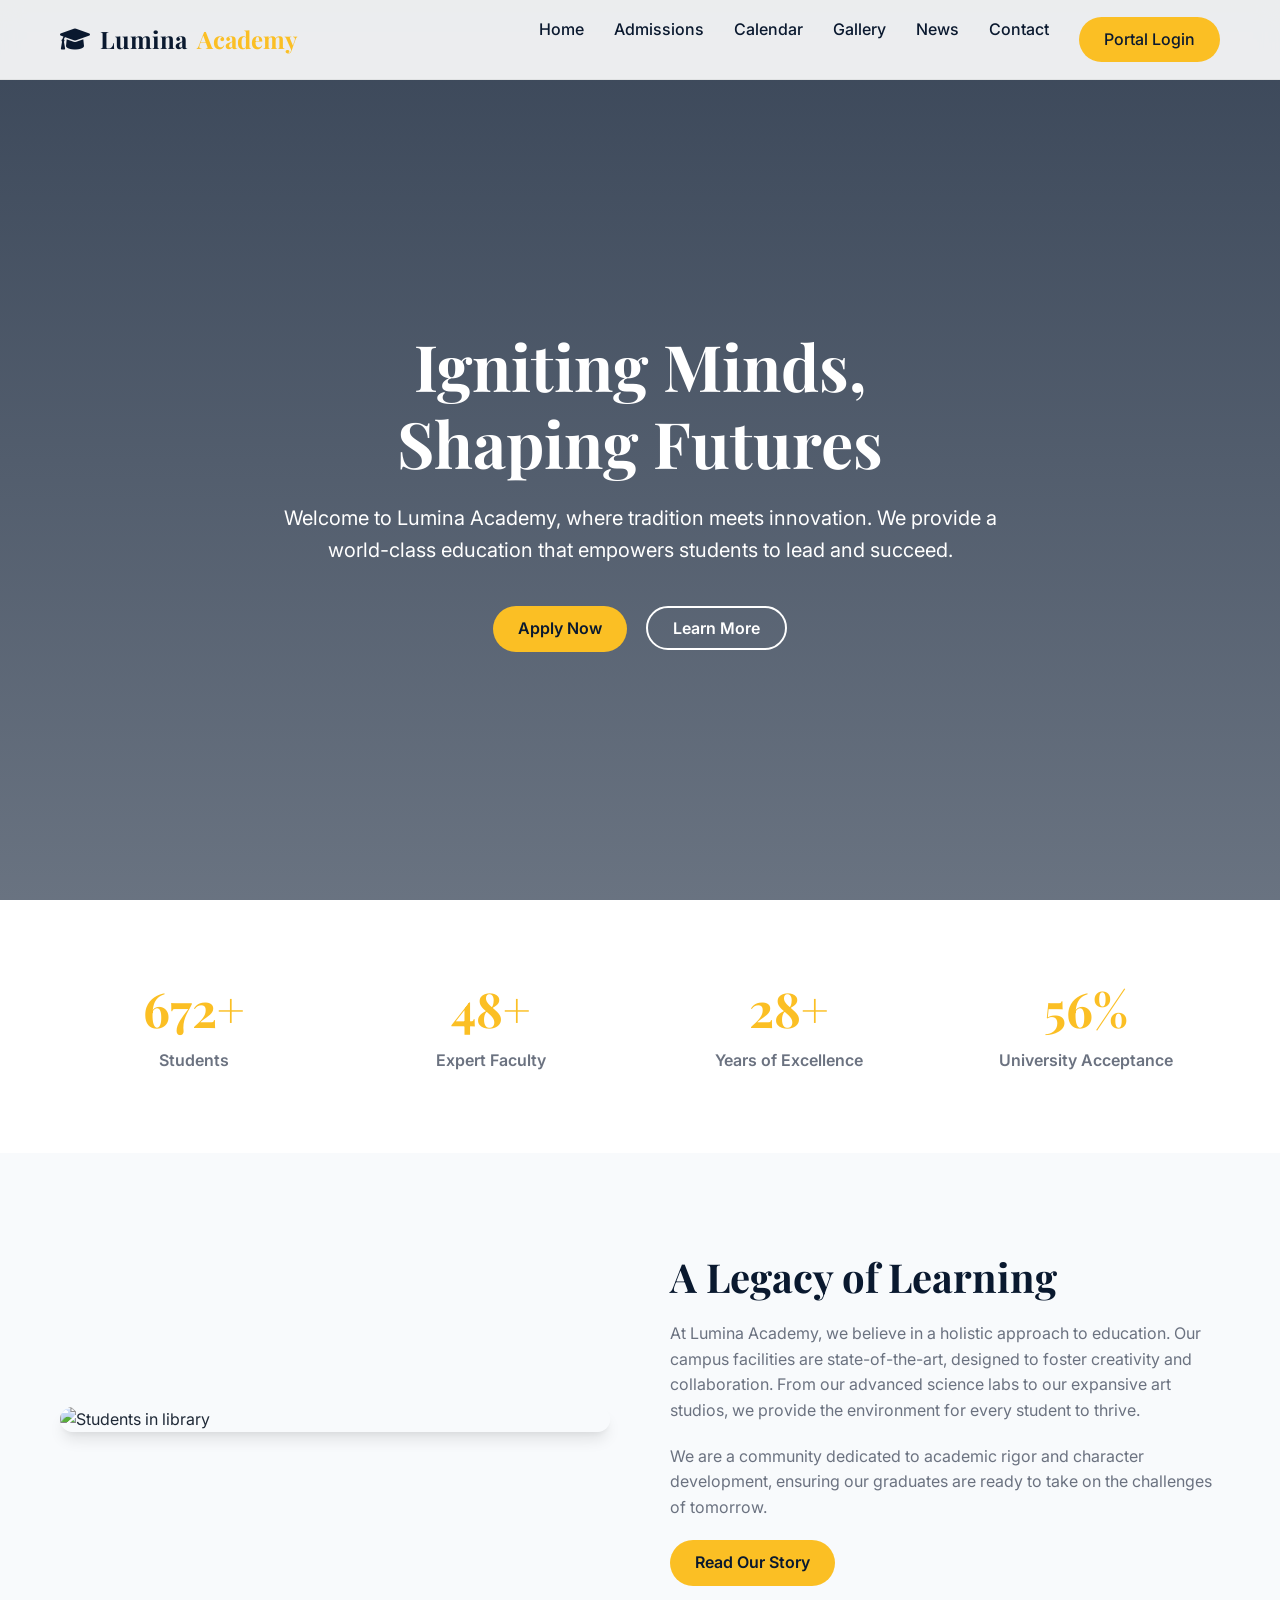
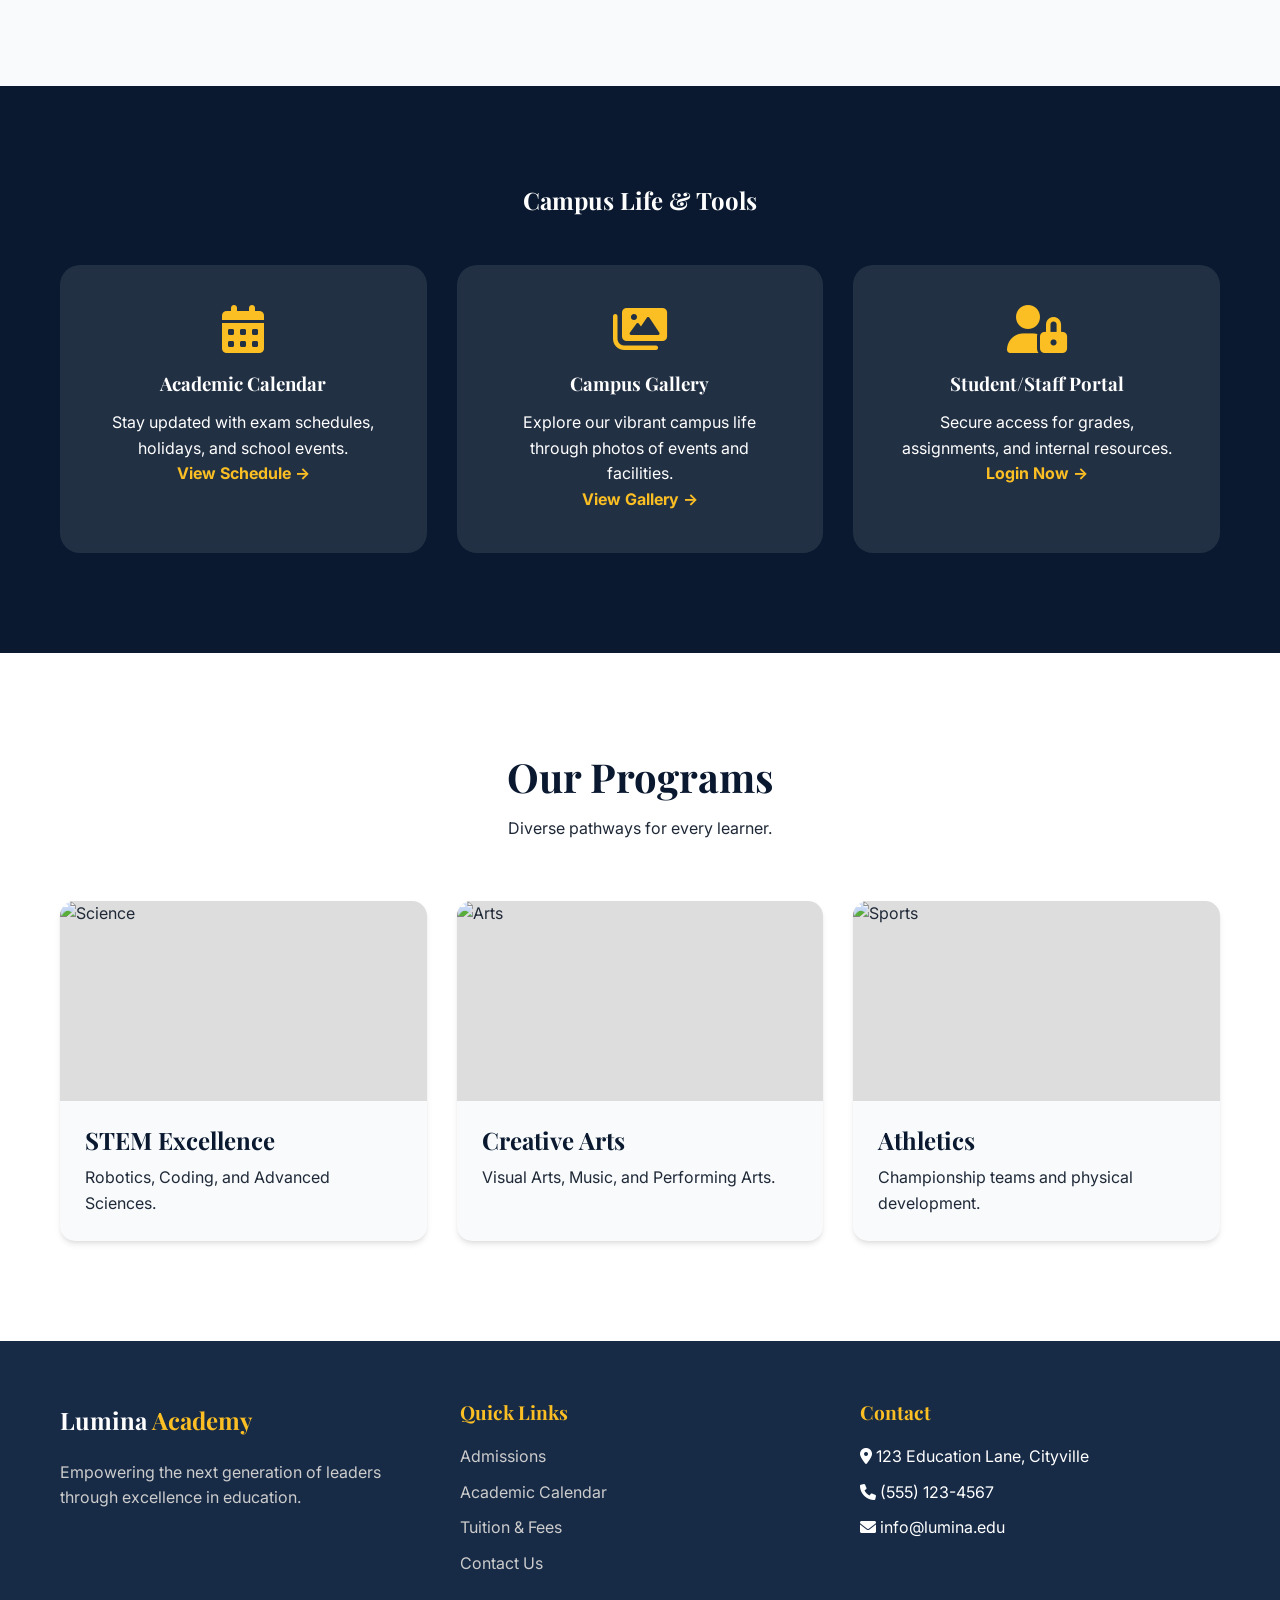
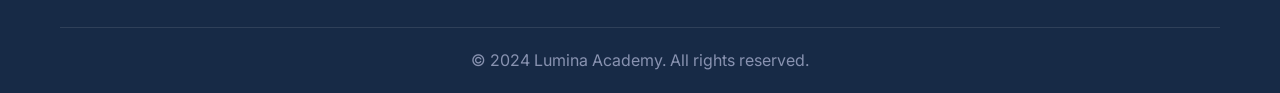
==== index.html @ 9e4272df "Add files via upload" ====
<!DOCTYPE html>
<html lang="en">

<head>
    <meta charset="UTF-8">
    <meta name="viewport" content="width=device-width, initial-scale=1.0">
    <title>Lumina Academy | Excellence in Education</title>

    <!-- Google Fonts -->
    <link rel="preconnect" href="https://fonts.googleapis.com">
    <link rel="preconnect" href="https://fonts.gstatic.com" crossorigin>
    <link
        href="https://fonts.googleapis.com/css2?family=Inter:wght@400;500;600&family=Playfair+Display:wght@600;700&display=swap"
        rel="stylesheet">

    <!-- Icons -->
    <link rel="stylesheet" href="https://cdnjs.cloudflare.com/ajax/libs/font-awesome/6.0.0/css/all.min.css">

    <link rel="stylesheet" href="style.css">
</head>

<body>

    <!-- Header -->
    <header>
        <div class="container">
            <a href="index.html" class="logo">
                <i class="fas fa-graduation-cap"></i>
                Lumina <span>Academy</span>
            </a>

            <nav>
                <ul class="nav-links">
                    <li><a href="index.html">Home</a></li>
                    <li><a href="admissions.html">Admissions</a></li>
                    <li><a href="calendar.html">Calendar</a></li>
                    <li><a href="gallery.html">Gallery</a></li>
                    <li><a href="news.html">News</a></li>
                    <li><a href="contact.html">Contact</a></li>
                    <li><a href="login.html" class="btn-primary">Portal Login</a></li>
                </ul>
            </nav>

            <div class="mobile-toggle">
                <i class="fas fa-bars"></i>
            </div>
        </div>
    </header>

    <!-- Hero Section -->
    <section class="hero">
        <div class="container hero-content">
            <h1>Igniting Minds, <br> Shaping Futures</h1>
            <p>Welcome to Lumina Academy, where tradition meets innovation. We provide a world-class education that
                empowers students to lead and succeed.</p>
            <div class="hero-btns">
                <a href="#admissions" class="btn-primary">Apply Now</a>
                <a href="#about" class="btn-outline">Learn More</a>
            </div>
        </div>
    </section>

    <!-- Stats Section -->
    <section class="stats">
        <div class="container stats-grid">
            <div class="stat-item">
                <h3 data-count="1200">0</h3>
                <p>Students</p>
            </div>
            <div class="stat-item">
                <h3 data-count="85">0</h3>
                <p>Expert Faculty</p>
            </div>
            <div class="stat-item">
                <h3 data-count="50">0</h3>
                <p>Years of Excellence</p>
            </div>
            <div class="stat-item">
                <h3 data-count="100">0%</h3>
                <p>University Acceptance</p>
            </div>
        </div>
    </section>

    <!-- About Section -->
    <section id="about" class="about">
        <div class="container about-grid">
            <div class="about-img">
                <img src="https://images.unsplash.com/photo-1541829070764-84a7d30dd3f3?ixlib=rb-4.0.3&auto=format&fit=crop&w=800&q=80"
                    alt="Students in library">
            </div>
            <div class="about-content">
                <h2>A Legacy of Learning</h2>
                <p>At Lumina Academy, we believe in a holistic approach to education. Our campus facilities are
                    state-of-the-art, designed to foster creativity and collaboration. From our advanced science labs to
                    our expansive art studios, we provide the environment for every student to thrive.</p>
                <p>We are a community dedicated to academic rigor and character development, ensuring our graduates are
                    ready to take on the challenges of tomorrow.</p>
                <a href="#" class="btn-primary">Read Our Story</a>
            </div>
        </div>
    </section>

    <!-- Features Preview -->
    <section class="features-preview">
        <div class="container">
            <h2>Campus Life & Tools</h2>
            <div class="features-grid">
                <div class="feature-box">
                    <i class="fas fa-calendar-alt"></i>
                    <h3>Academic Calendar</h3>
                    <p>Stay updated with exam schedules, holidays, and school events.</p>
                    <a href="calendar.html" style="color: var(--accent); font-weight: bold;">View Schedule &rarr;</a>
                </div>
                <div class="feature-box">
                    <i class="fas fa-images"></i>
                    <h3>Campus Gallery</h3>
                    <p>Explore our vibrant campus life through photos of events and facilities.</p>
                    <a href="gallery.html" style="color: var(--accent); font-weight: bold;">View Gallery &rarr;</a>
                </div>
                <div class="feature-box">
                    <i class="fas fa-user-lock"></i>
                    <h3>Student/Staff Portal</h3>
                    <p>Secure access for grades, assignments, and internal resources.</p>
                    <a href="login.html" style="color: var(--accent); font-weight: bold;">Login Now &rarr;</a>
                </div>
            </div>
        </div>
    </section>

    <!-- Programs (Simplified) -->
    <section class="programs">
        <div class="container">
            <div class="section-header">
                <h2>Our Programs</h2>
                <p>Diverse pathways for every learner.</p>
            </div>
            <div class="programs-grid">
                <div class="program-card">
                    <div class="program-img">
                        <img src="https://images.unsplash.com/photo-1576485290814-1c72aa4bbb8e?ixlib=rb-4.0.3&auto=format&fit=crop&w=600&q=80"
                            alt="Science">
                    </div>
                    <div class="program-info">
                        <h3>STEM Excellence</h3>
                        <p>Robotics, Coding, and Advanced Sciences.</p>
                    </div>
                </div>
                <div class="program-card">
                    <div class="program-img">
                        <img src="https://images.unsplash.com/photo-1460518451285-97b6aa326961?ixlib=rb-4.0.3&auto=format&fit=crop&w=600&q=80"
                            alt="Arts">
                    </div>
                    <div class="program-info">
                        <h3>Creative Arts</h3>
                        <p>Visual Arts, Music, and Performing Arts.</p>
                    </div>
                </div>
                <div class="program-card">
                    <div class="program-img">
                        <img src="https://images.unsplash.com/photo-1544717297-fa95b6ee9643?ixlib=rb-4.0.3&auto=format&fit=crop&w=600&q=80"
                            alt="Sports">
                    </div>
                    <div class="program-info">
                        <h3>Athletics</h3>
                        <p>Championship teams and physical development.</p>
                    </div>
                </div>
            </div>
        </div>
    </section>

    <!-- Footer -->
    <footer>
        <div class="container">
            <div class="footer-grid">
                <div class="footer-col">
                    <a href="#" class="logo" style="color: white; margin-bottom: 20px; display: inline-block;">
                        Lumina <span>Academy</span>
                    </a>
                    <p style="color: #ccc;">Empowering the next generation of leaders through excellence in education.
                    </p>
                </div>
                <div class="footer-col">
                    <h4>Quick Links</h4>
                    <ul>
                        <li><a href="#">Admissions</a></li>
                        <li><a href="#">Academic Calendar</a></li>
                        <li><a href="#">Tuition & Fees</a></li>
                        <li><a href="#">Contact Us</a></li>
                    </ul>
                </div>
                <div class="footer-col">
                    <h4>Contact</h4>
                    <ul>
                        <li><i class="fas fa-map-marker-alt"></i> 123 Education Lane, Cityville</li>
                        <li><i class="fas fa-phone"></i> (555) 123-4567</li>
                        <li><i class="fas fa-envelope"></i> info@lumina.edu</li>
                    </ul>
                </div>
            </div>
            <div class="copyright">
                <p>&copy; 2024 Lumina Academy. All rights reserved.</p>
            </div>
        </div>
    </footer>

    <script src="script.js"></script>
</body>

</html>
---- style.css ----
:root {
    /* Color Palette */
    --primary: #0a192f;
    --primary-light: #172a46;
    --accent: #fbbf24;
    --accent-hover: #d97706;
    --text-main: #1f2937;
    --text-light: #6b7280;
    --bg-body: #f8fafc;
    --white: #ffffff;
    --glass: rgba(255, 255, 255, 0.9);
    --shadow: 0 4px 6px -1px rgba(0, 0, 0, 0.1), 0 2px 4px -1px rgba(0, 0, 0, 0.06);
    --shadow-lg: 0 10px 15px -3px rgba(0, 0, 0, 0.1), 0 4px 6px -2px rgba(0, 0, 0, 0.05);

    /* Typography */
    --font-heading: 'Playfair Display', serif;
    --font-body: 'Inter', sans-serif;
    
    /* Spacing */
    --container: 1200px;
    --header-height: 80px;
}

/* Reset & Base */
* {
    margin: 0;
    padding: 0;
    box-sizing: border-box;
}

body {
    font-family: var(--font-body);
    color: var(--text-main);
    background-color: var(--bg-body);
    line-height: 1.6;
    overflow-x: hidden;
}

h1, h2, h3, h4, h5, h6 {
    font-family: var(--font-heading);
    color: var(--primary);
    line-height: 1.2;
}

a {
    text-decoration: none;
    color: inherit;
    transition: color 0.3s ease;
}

ul {
    list-style: none;
}

img {
    max-width: 100%;
    display: block;
}

.container {
    max-width: var(--container);
    margin: 0 auto;
    padding: 0 20px;
}

/* Header */
header {
    background: var(--glass);
    backdrop-filter: blur(10px);
    position: fixed;
    top: 0;
    width: 100%;
    height: var(--header-height);
    z-index: 1000;
    border-bottom: 1px solid rgba(0,0,0,0.05);
    display: flex;
    align-items: center;
}

header .container {
    display: flex;
    justify-content: space-between;
    align-items: center;
    width: 100%;
}

.logo {
    font-family: var(--font-heading);
    font-size: 1.5rem;
    font-weight: 700;
    color: var(--primary);
    display: flex;
    align-items: center;
    gap: 10px;
}

.logo span {
    color: var(--accent);
}

.nav-links {
    display: flex;
    gap: 30px;
}

.nav-links a {
    font-weight: 500;
    color: var(--primary);
    position: relative;
}

.nav-links a::after {
    content: '';
    position: absolute;
    width: 0;
    height: 2px;
    bottom: -5px;
    left: 0;
    background-color: var(--accent);
    transition: width 0.3s;
}

.nav-links a:hover::after {
    width: 100%;
}

.btn-primary {
    background-color: var(--accent);
    color: var(--primary);
    padding: 10px 25px;
    border-radius: 50px;
    font-weight: 600;
    transition: transform 0.2s, background-color 0.2s;
    display: inline-block;
}

.btn-primary:hover {
    background-color: var(--accent-hover);
    color: var(--white);
    transform: translateY(-2px);
}

.mobile-toggle {
    display: none;
    font-size: 1.5rem;
    cursor: pointer;
    color: var(--primary);
}

/* Hero Section */
.hero {
    height: 100vh;
    background: linear-gradient(rgba(10, 25, 47, 0.8), rgba(10, 25, 47, 0.6)), url('https://images.unsplash.com/photo-1523050854058-8df90110c9f1?ixlib=rb-4.0.3&auto=format&fit=crop&w=1920&q=80') no-repeat center center/cover;
    display: flex;
    align-items: center;
    text-align: center;
    padding-top: var(--header-height);
    color: var(--white);
}

.hero-content {
    max-width: 800px;
    margin: 0 auto;
}

.hero h1 {
    font-size: 4rem;
    color: var(--white);
    margin-bottom: 20px;
    opacity: 0;
    animation: fadeInUp 1s forwards 0.5s;
}

.hero p {
    font-size: 1.25rem;
    margin-bottom: 40px;
    opacity: 0.9;
    opacity: 0;
    animation: fadeInUp 1s forwards 0.8s;
}

.hero-btns {
    opacity: 0;
    animation: fadeInUp 1s forwards 1.1s;
}

.btn-outline {
    border: 2px solid var(--white);
    color: var(--white);
    padding: 10px 25px;
    border-radius: 50px;
    font-weight: 600;
    margin-left: 15px;
    transition: all 0.3s;
}

.btn-outline:hover {
    background-color: var(--white);
    color: var(--primary);
}

/* About / Stats */
.stats {
    padding: 80px 0;
    background-color: var(--white);
}

.stats-grid {
    display: grid;
    grid-template-columns: repeat(auto-fit, minmax(200px, 1fr));
    gap: 30px;
    text-align: center;
}

.stat-item h3 {
    font-size: 3rem;
    color: var(--accent);
    margin-bottom: 10px;
}

.stat-item p {
    font-weight: 600;
    color: var(--text-light);
}

.about {
    padding: 100px 0;
    background-color: var(--bg-body);
}

.about-grid {
    display: grid;
    grid-template-columns: 1fr 1fr;
    gap: 60px;
    align-items: center;
}

.about-img {
    border-radius: 20px;
    overflow: hidden;
    box-shadow: var(--shadow-lg);
    position: relative;
}

.about-content h2 {
    font-size: 2.5rem;
    margin-bottom: 20px;
}

.about-content p {
    margin-bottom: 20px;
    color: var(--text-light);
}

/* Programs */
.programs {
    padding: 100px 0;
    background-color: var(--white);
}

.section-header {
    text-align: center;
    margin-bottom: 60px;
}

.section-header h2 {
    font-size: 2.5rem;
    margin-bottom: 15px;
}

.programs-grid {
    display: grid;
    grid-template-columns: repeat(auto-fit, minmax(300px, 1fr));
    gap: 30px;
}

.program-card {
    background: var(--bg-body);
    border-radius: 15px;
    overflow: hidden;
    transition: transform 0.3s, box-shadow 0.3s;
    box-shadow: var(--shadow);
}

.program-card:hover {
    transform: translateY(-10px);
    box-shadow: var(--shadow-lg);
}

.program-img {
    height: 200px;
    background-color: #ddd; /* Fallback */
    overflow: hidden;
}

.program-img img {
    width: 100%;
    height: 100%;
    object-fit: cover;
    transition: transform 0.5s;
}

.program-card:hover .program-img img {
    transform: scale(1.1);
}

.program-info {
    padding: 25px;
}

.program-info h3 {
    margin-bottom: 10px;
    font-size: 1.5rem;
}

/* Features (Login, etc previews) */
.features-preview {
    padding: 100px 0;
    background-color: var(--primary);
    color: var(--white);
    text-align: center;
}

.features-preview h2 {
    color: var(--white);
    margin-bottom: 50px;
}

.features-grid {
    display: grid;
    grid-template-columns: repeat(auto-fit, minmax(250px, 1fr));
    gap: 30px;
}

.feature-box {
    background: rgba(255,255,255,0.1);
    padding: 40px;
    border-radius: 20px;
    backdrop-filter: blur(5px);
    transition: transform 0.3s;
}

.feature-box:hover {
    transform: translateY(-5px);
    background: rgba(255,255,255,0.15);
}

.feature-box i {
    font-size: 3rem;
    color: var(--accent);
    margin-bottom: 20px;
}

.feature-box h3 {
    color: var(--white);
    margin-bottom: 15px;
}

/* Footer */
footer {
    background-color: var(--primary-light);
    color: white;
    padding: 60px 0 20px;
}

.footer-grid {
    display: grid;
    grid-template-columns: repeat(auto-fit, minmax(200px, 1fr));
    gap: 40px;
    margin-bottom: 40px;
}

.footer-col h4 {
    color: var(--accent);
    margin-bottom: 20px;
    font-size: 1.2rem;
}

.footer-col ul li {
    margin-bottom: 10px;
}

.footer-col ul li a {
    color: #ccc;
}

.footer-col ul li a:hover {
    color: var(--white);
}

.copyright {
    text-align: center;
    padding-top: 20px;
    border-top: 1px solid rgba(255,255,255,0.1);
    color: #8892b0;
}

/* Animations */
@keyframes fadeInUp {
    to {
        opacity: 1;
        transform: translateY(0);
    }
    from {
        opacity: 0;
        transform: translateY(20px);
    }
}

/* Mobile Responsive */
@media (max-width: 768px) {
    .nav-links {
        position: fixed;
        top: var(--header-height);
        right: -100%;
        background-color: var(--white);
        height: calc(100vh - var(--header-height));
        width: 80%;
        flex-direction: column;
        align-items: center;
        justify-content: center;
        transition: right 0.3s ease;
        box-shadow: -5px 0 10px rgba(0,0,0,0.1);
    }

    .nav-links.active {
        right: 0;
    }

    .mobile-toggle {
        display: block;
    }

    .hero h1 {
        font-size: 2.5rem;
    }
    
    .about-grid {
        grid-template-columns: 1fr;
    }
}
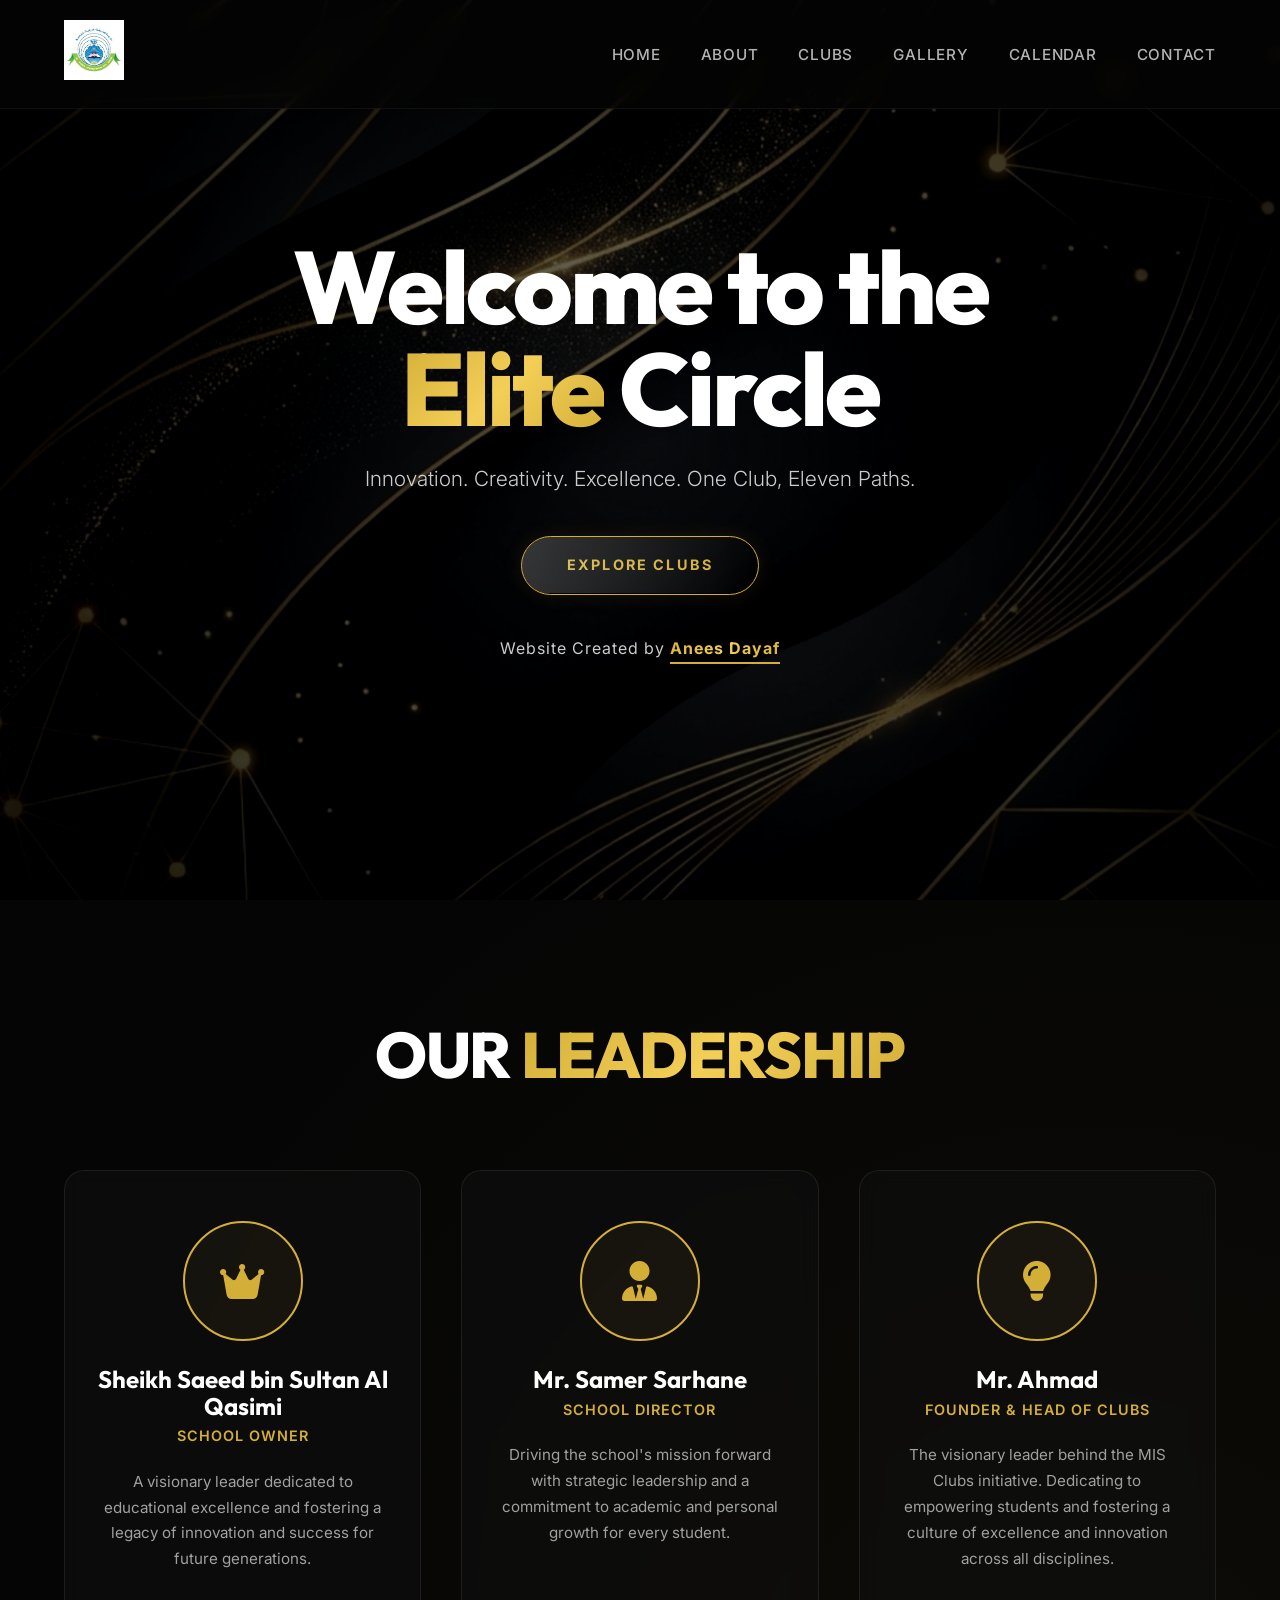
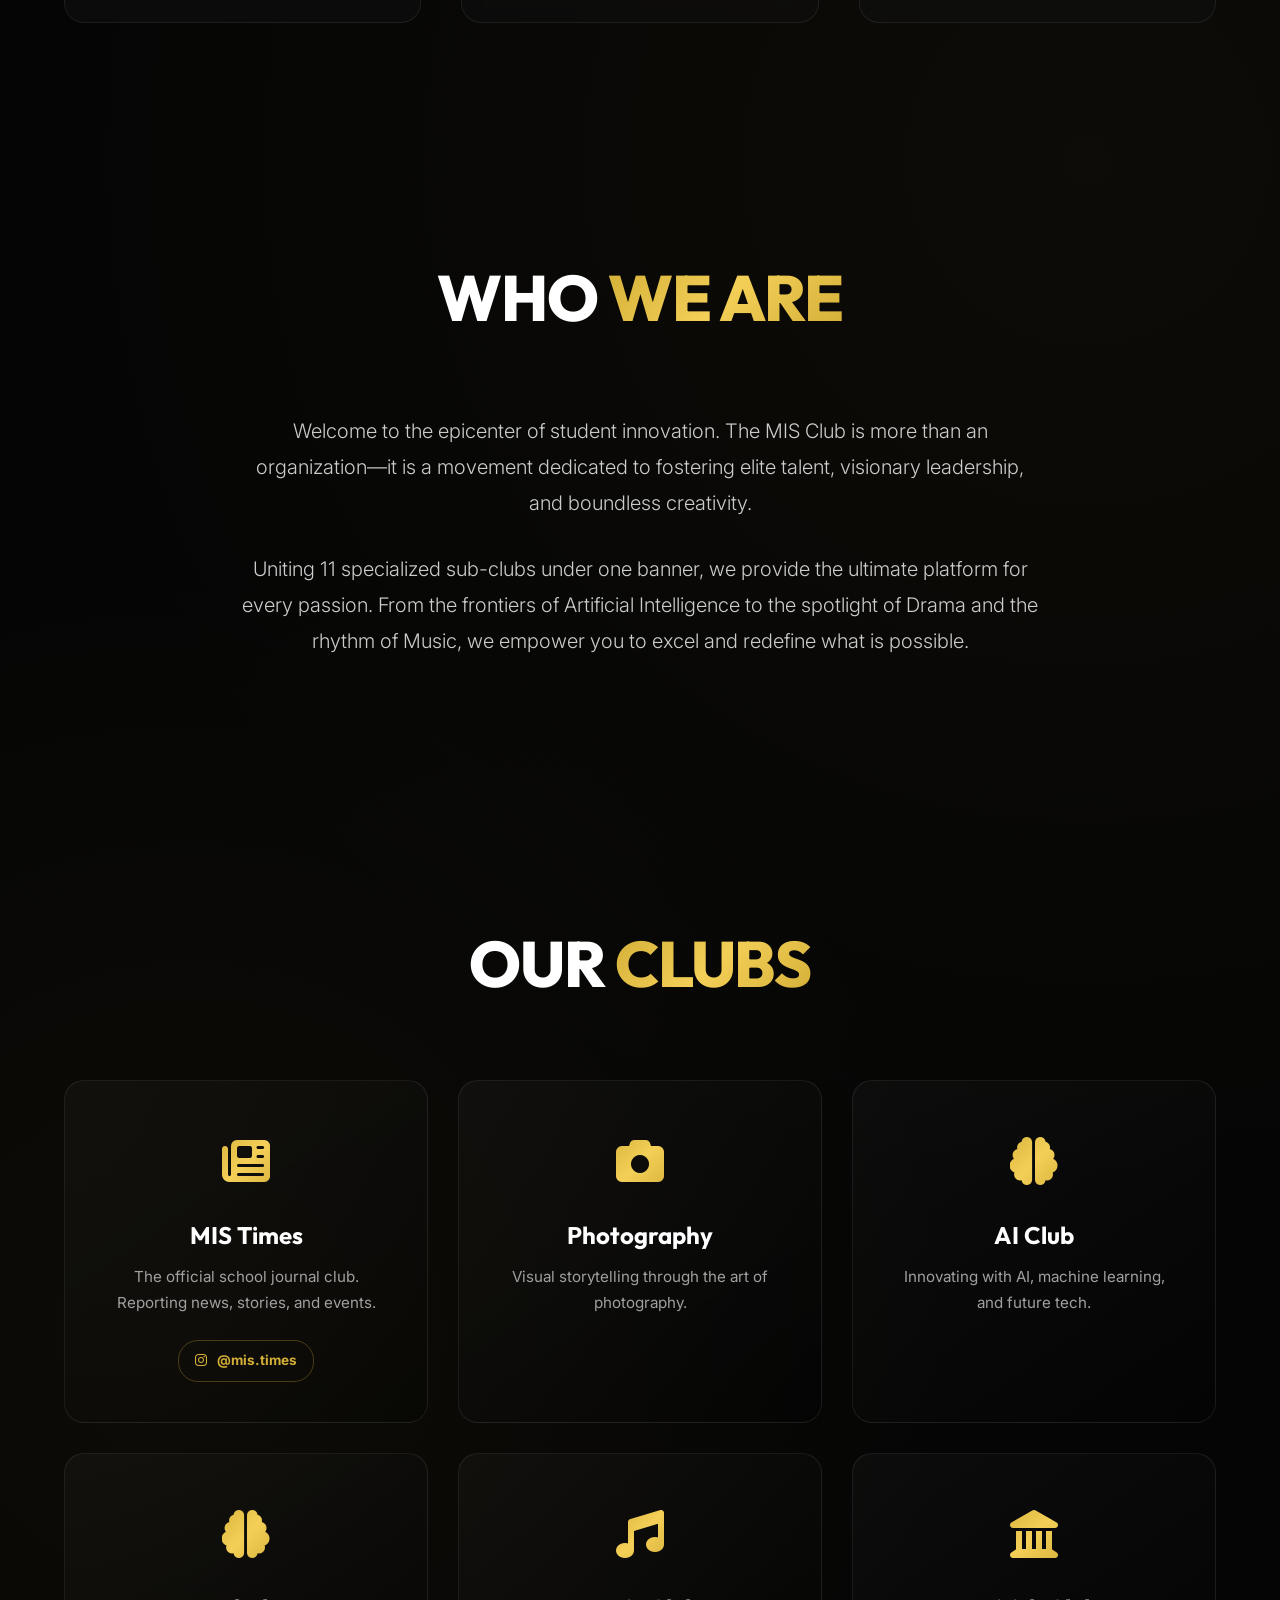
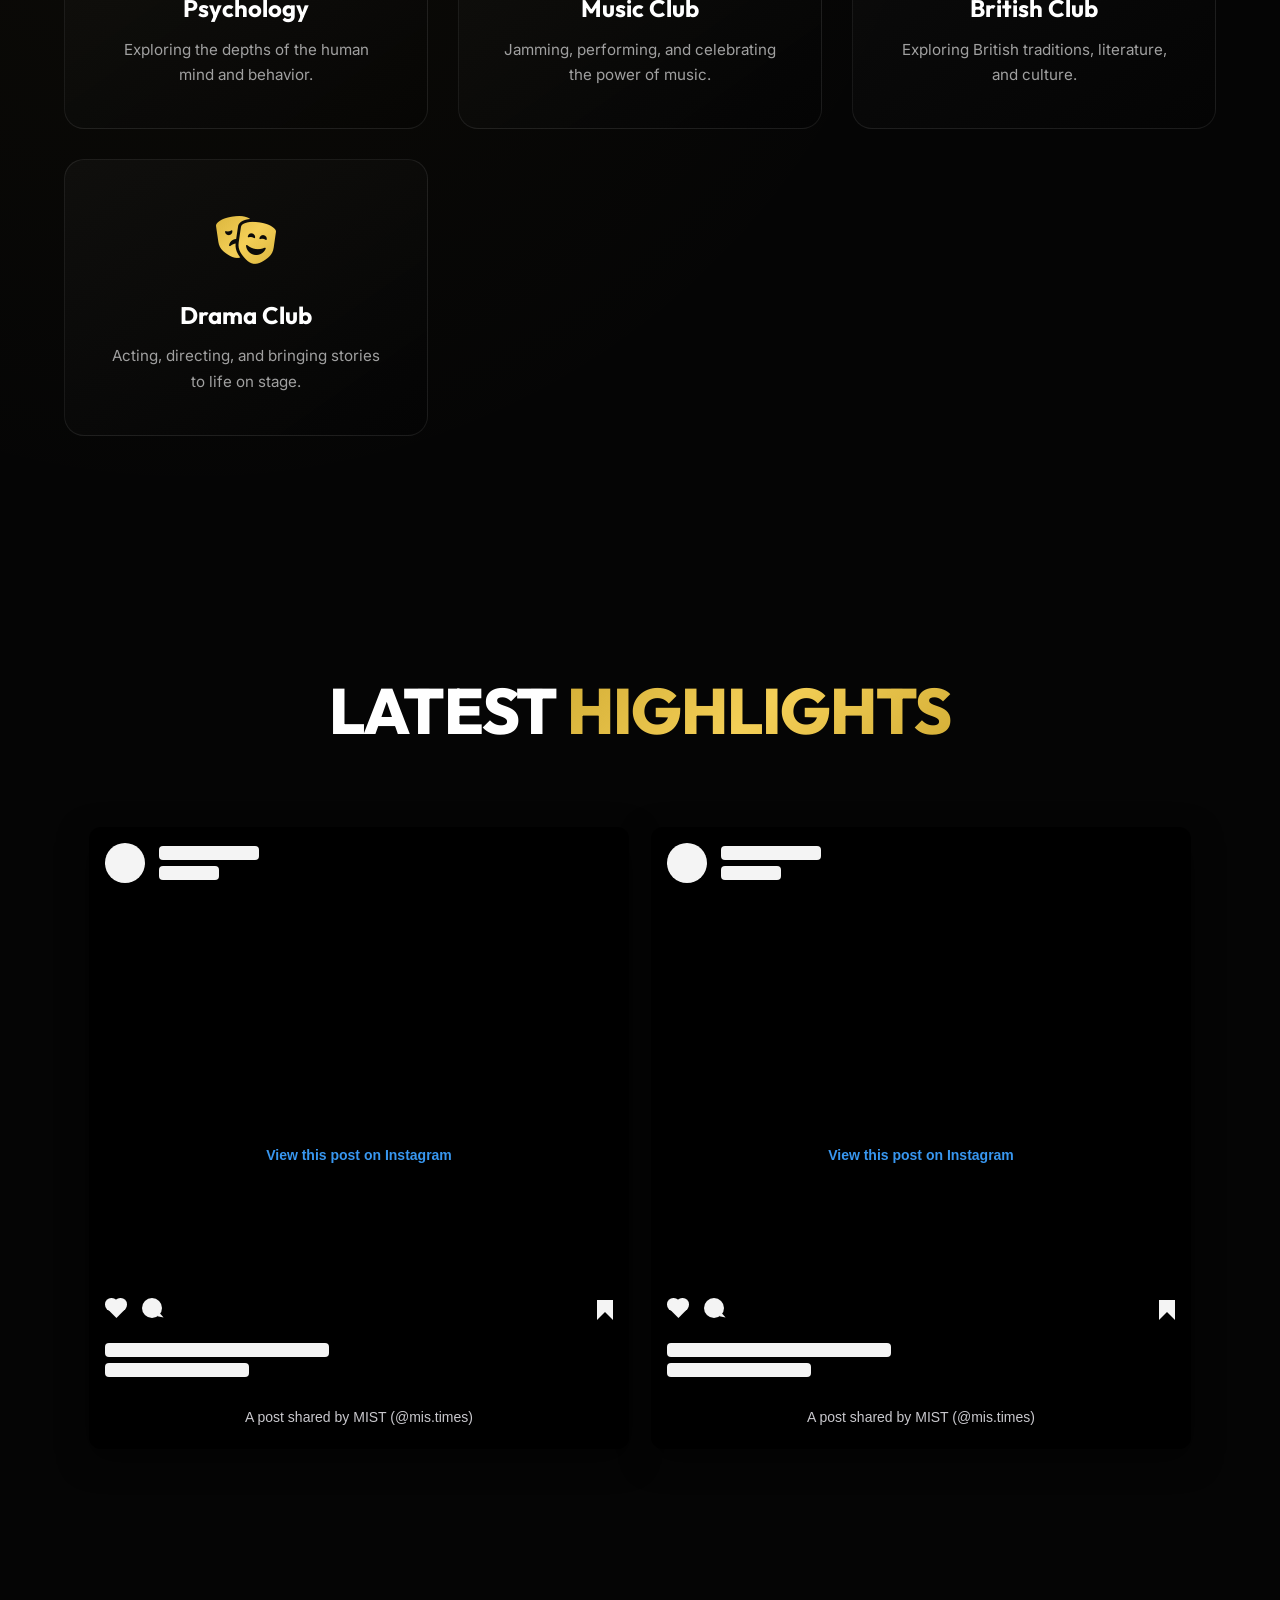
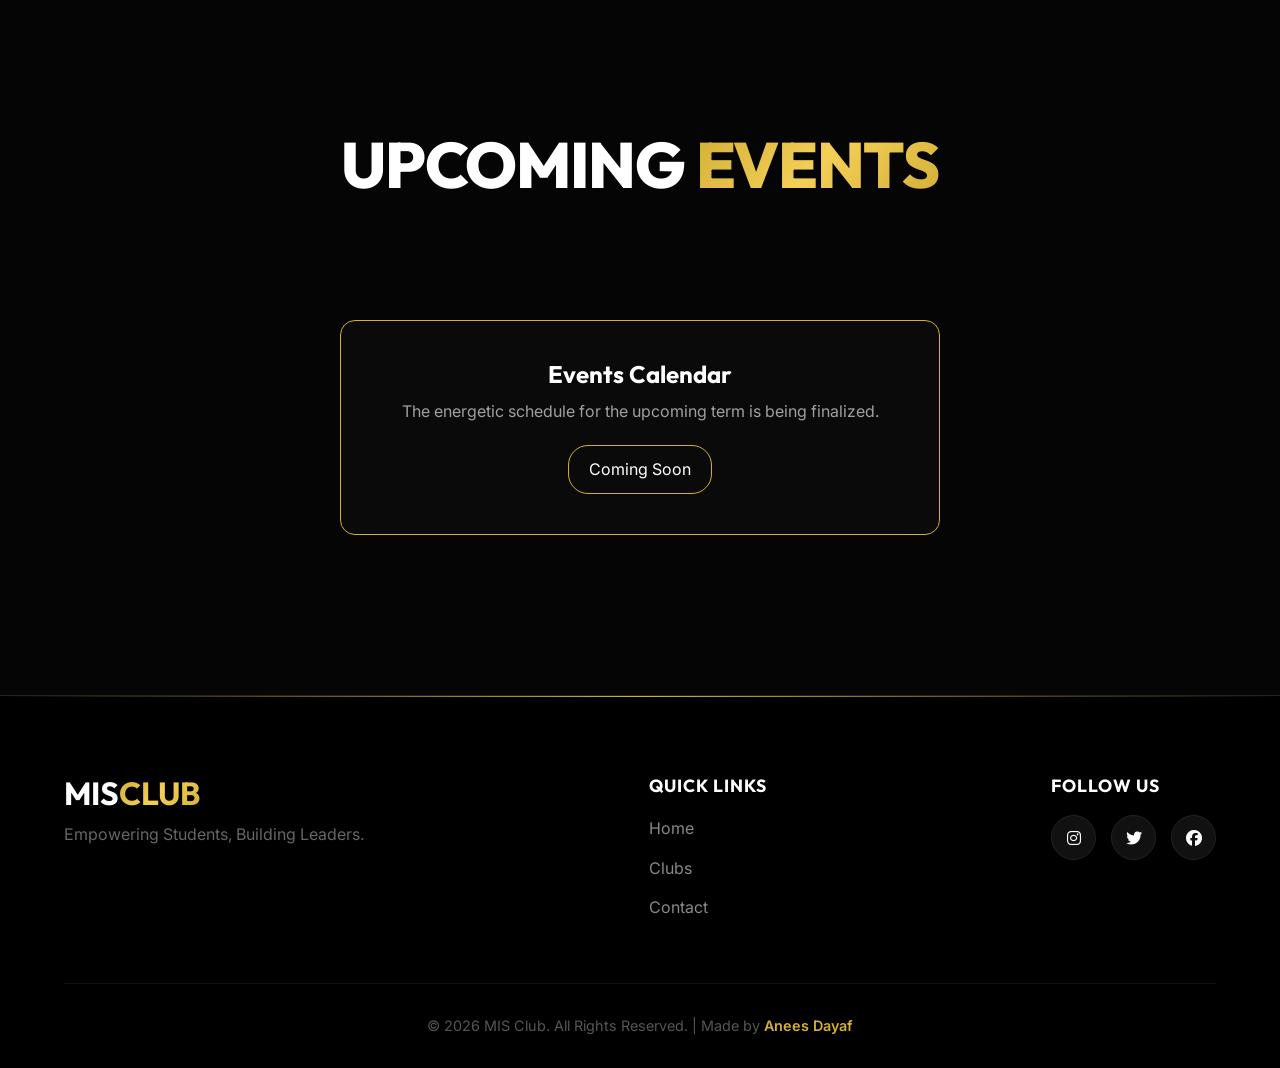
==== commit 5980a601: "Add files via upload" ====
--- a/index.html
+++ b/index.html
@@ -4,203 +4,440 @@
 <head>
     <meta charset="UTF-8">
     <meta name="viewport" content="width=device-width, initial-scale=1.0">
-    <title>Lumina Academy | Excellence in Education</title>
+    <title>MIS Club | Excellence & Innovation</title>
+    <meta name="description"
+        content="The official website of the MIS Club. Discover our 11 diverse student-led clubs, from AI and Robotics to Music and Drama.">
 
     <!-- Google Fonts -->
     <link rel="preconnect" href="https://fonts.googleapis.com">
     <link rel="preconnect" href="https://fonts.gstatic.com" crossorigin>
     <link
-        href="https://fonts.googleapis.com/css2?family=Inter:wght@400;500;600&family=Playfair+Display:wght@600;700&display=swap"
+        href="https://fonts.googleapis.com/css2?family=Inter:wght@300;400;600;800&family=Outfit:wght@300;500;700;900&display=swap"
         rel="stylesheet">
 
-    <!-- Icons -->
-    <link rel="stylesheet" href="https://cdnjs.cloudflare.com/ajax/libs/font-awesome/6.0.0/css/all.min.css">
-
+    <!-- CSS -->
     <link rel="stylesheet" href="style.css">
+
+    <!-- Font Awesome for Icons -->
+    <link rel="stylesheet" href="https://cdnjs.cloudflare.com/ajax/libs/font-awesome/6.4.0/css/all.min.css">
 </head>
 
 <body>
 
-    <!-- Header -->
-    <header>
-        <div class="container">
-            <a href="index.html" class="logo">
-                <i class="fas fa-graduation-cap"></i>
-                Lumina <span>Academy</span>
-            </a>
-
-            <nav>
-                <ul class="nav-links">
-                    <li><a href="index.html">Home</a></li>
-                    <li><a href="admissions.html">Admissions</a></li>
-                    <li><a href="calendar.html">Calendar</a></li>
-                    <li><a href="gallery.html">Gallery</a></li>
-                    <li><a href="news.html">News</a></li>
-                    <li><a href="contact.html">Contact</a></li>
-                    <li><a href="login.html" class="btn-primary">Portal Login</a></li>
-                </ul>
-            </nav>
-
-            <div class="mobile-toggle">
-                <i class="fas fa-bars"></i>
-            </div>
-        </div>
+    <!-- Navigation -->
+    <nav class="navbar" id="navbar">
+        <div class="logo">
+            <span class="logo-text"><img src="logo.png" alt="MIS Club Logo"></span>
+        </div>
+        <ul class="nav-links">
+            <li><a href="#hero">Home</a></li>
+            <li><a href="#about">About</a></li>
+            <li><a href="#clubs">Clubs</a></li>
+            <li><a href="gallery.html" target="_blank">Gallery</a></li>
+            <li><a href="#events">Calendar</a></li>
+            <li><a href="#contact">Contact</a></li>
+        </ul>
+        <div class="burger">
+            <div class="line1"></div>
+            <div class="line2"></div>
+            <div class="line3"></div>
+        </div>
+    </nav>
+
+    <!-- Hero Section -->
+    <header id="hero" class="hero-section">
+        <div class="hero-overlay"></div>
+        <div class="hero-content">
+            <h1 class="fade-in-up">Welcome to the <span class="gold-text">Elite</span> Circle</h1>
+            <p class="fade-in-up delay-1">Innovation. Creativity. Excellence. One Club, Eleven Paths.</p>
+            <a href="#clubs" class="cta-button fade-in-up delay-2">Explore Clubs</a>
+
+            <!-- Developer Credit -->
+            <div class="developer-credit fade-in-up delay-3"
+                style="margin-top: 40px; font-size: 1rem; letter-spacing: 1px; color: rgba(255,255,255,0.8);">
+                Website Created by <span class="gold-text"
+                    style="font-weight: 700; border-bottom: 2px solid var(--accent-gold);">Anees Dayaf</span>
+            </div>
+        </div>
+        <!-- Background Video Placeholder could go here -->
     </header>
 
-    <!-- Hero Section -->
-    <section class="hero">
-        <div class="container hero-content">
-            <h1>Igniting Minds, <br> Shaping Futures</h1>
-            <p>Welcome to Lumina Academy, where tradition meets innovation. We provide a world-class education that
-                empowers students to lead and succeed.</p>
-            <div class="hero-btns">
-                <a href="#admissions" class="btn-primary">Apply Now</a>
-                <a href="#about" class="btn-outline">Learn More</a>
+    <!-- Founder Section -->
+    <section id="leadership" class="leadership-section">
+        <div class="container">
+            <h2 class="section-title">Our <span class="gold-text">Leadership</span></h2>
+            <div class="leadership-grid">
+                <!-- School Owner -->
+                <div class="leader-card fade-in-up">
+                    <div class="leader-avatar">
+                        <i class="fa-solid fa-crown"></i>
+                    </div>
+                    <h3 style="font-size: 1.5rem;">Sheikh Saeed bin Sultan Al Qasimi</h3>
+                    <span class="leader-role">School Owner</span>
+                    <p class="leader-bio">A visionary leader dedicated to educational excellence and fostering a legacy
+                        of innovation and success for future generations.</p>
+                </div>
+
+                <!-- School Director -->
+                <div class="leader-card fade-in-up delay-1">
+                    <div class="leader-avatar">
+                        <i class="fa-solid fa-user-tie"></i>
+                    </div>
+                    <h3>Mr. Samer Sarhane</h3>
+                    <span class="leader-role">School Director</span>
+                    <p class="leader-bio">Driving the school's mission forward with strategic leadership and a
+                        commitment to academic and personal growth for every student.</p>
+                </div>
+
+                <!-- Founder -->
+                <div class="leader-card fade-in-up delay-2">
+                    <div class="leader-avatar">
+                        <i class="fa-solid fa-lightbulb"></i>
+                    </div>
+                    <h3>Mr. Ahmad</h3>
+                    <span class="leader-role">Founder & Head of Clubs</span>
+                    <p class="leader-bio">The visionary leader behind the MIS Clubs initiative. Dedicating to empowering
+                        students and fostering a culture of excellence and innovation across all disciplines.</p>
+                </div>
             </div>
         </div>
     </section>
 
-    <!-- Stats Section -->
-    <section class="stats">
-        <div class="container stats-grid">
-            <div class="stat-item">
-                <h3 data-count="1200">0</h3>
-                <p>Students</p>
-            </div>
-            <div class="stat-item">
-                <h3 data-count="85">0</h3>
-                <p>Expert Faculty</p>
-            </div>
-            <div class="stat-item">
-                <h3 data-count="50">0</h3>
-                <p>Years of Excellence</p>
-            </div>
-            <div class="stat-item">
-                <h3 data-count="100">0%</h3>
-                <p>University Acceptance</p>
+    <!-- About Section -->
+    <section id="about" class="about-section">
+        <div class="container">
+            <h2 class="section-title">Who <span class="gold-text">We Are</span></h2>
+            <div class="about-content">
+                <div class="about-text">
+                    <p>Welcome to the epicenter of student innovation. The MIS Club is more than an organization—it is a
+                        movement dedicated to fostering elite talent, visionary leadership, and boundless creativity.
+                    </p>
+                    <p>Uniting 11 specialized sub-clubs under one banner, we provide the ultimate platform for every
+                        passion. From the frontiers of Artificial Intelligence to the spotlight of Drama and the rhythm
+                        of Music, we empower you to excel and redefine what is possible.</p>
+                </div>
             </div>
         </div>
     </section>
 
-    <!-- About Section -->
-    <section id="about" class="about">
-        <div class="container about-grid">
-            <div class="about-img">
-                <img src="https://images.unsplash.com/photo-1541829070764-84a7d30dd3f3?ixlib=rb-4.0.3&auto=format&fit=crop&w=800&q=80"
-                    alt="Students in library">
-            </div>
-            <div class="about-content">
-                <h2>A Legacy of Learning</h2>
-                <p>At Lumina Academy, we believe in a holistic approach to education. Our campus facilities are
-                    state-of-the-art, designed to foster creativity and collaboration. From our advanced science labs to
-                    our expansive art studios, we provide the environment for every student to thrive.</p>
-                <p>We are a community dedicated to academic rigor and character development, ensuring our graduates are
-                    ready to take on the challenges of tomorrow.</p>
-                <a href="#" class="btn-primary">Read Our Story</a>
+    <!-- Clubs Section -->
+    <section id="clubs" class="clubs-section">
+        <div class="container">
+            <h2 class="section-title">Our <span class="gold-text">Clubs</span></h2>
+            <div class="clubs-grid">
+                <!-- Club 1: MIST -->
+                <a href="mist.html" style="text-decoration:none;">
+                    <div class="club-card" data-club="mist">
+                        <div class="club-icon"><i class="fa-solid fa-newspaper"></i></div>
+                        <h3>MIS Times</h3>
+                        <p>The official school journal club. Reporting news, stories, and events.</p>
+                        <span class="instagram-link"><i class="fa-brands fa-instagram"></i> @mis.times</span>
+                    </div>
+                </a>
+
+                <!-- Club 2: Photography -->
+                <a href="photography.html" style="text-decoration:none;">
+                    <div class="club-card" data-club="photography">
+                        <div class="club-icon"><i class="fa-solid fa-camera"></i></div>
+                        <h3>Photography</h3>
+                        <p>Visual storytelling through the art of photography.</p>
+                    </div>
+                </a>
+
+                <!-- Club 3: AI -->
+                <a href="ai.html" style="text-decoration:none;">
+                    <div class="club-card" data-club="ai">
+                        <div class="club-icon"><i class="fa-solid fa-brain"></i></div>
+                        <h3>AI Club</h3>
+                        <p>Innovating with AI, machine learning, and future tech.</p>
+                    </div>
+                </a>
+
+                <!-- Club 4: Psychology -->
+                <a href="psychology.html" style="text-decoration:none;">
+                    <div class="club-card" data-club="psychology">
+                        <div class="club-icon"><i class="fa-solid fa-brain"></i></div>
+                        <!-- Note: Icon duplication with AI, will fix in Polish if needed but Brain fits both -->
+                        <h3>Psychology</h3>
+                        <p>Exploring the depths of the human mind and behavior.</p>
+                    </div>
+                </a>
+
+                <!-- Club 5: Music -->
+                <a href="music.html" style="text-decoration:none;">
+                    <div class="club-card" data-club="music">
+                        <div class="club-icon"><i class="fa-solid fa-music"></i></div>
+                        <h3>Music Club</h3>
+                        <p>Jamming, performing, and celebrating the power of music.</p>
+                    </div>
+                </a>
+
+                <!-- Club 6: British -->
+                <a href="british.html" style="text-decoration:none;">
+                    <div class="club-card" data-club="british">
+                        <div class="club-icon"><i class="fa-solid fa-landmark"></i></div>
+                        <h3>British Club</h3>
+                        <p>Exploring British traditions, literature, and culture.</p>
+                    </div>
+                </a>
+
+                <!-- Club 7: Drama -->
+                <a href="drama.html" style="text-decoration:none;">
+                    <div class="club-card" data-club="drama">
+                        <div class="club-icon"><i class="fa-solid fa-masks-theater"></i></div>
+                        <h3>Drama Club</h3>
+                        <p>Acting, directing, and bringing stories to life on stage.</p>
+                    </div>
+                </a>
             </div>
         </div>
     </section>
 
-    <!-- Features Preview -->
-    <section class="features-preview">
-        <div class="container">
-            <h2>Campus Life & Tools</h2>
-            <div class="features-grid">
-                <div class="feature-box">
-                    <i class="fas fa-calendar-alt"></i>
-                    <h3>Academic Calendar</h3>
-                    <p>Stay updated with exam schedules, holidays, and school events.</p>
-                    <a href="calendar.html" style="color: var(--accent); font-weight: bold;">View Schedule &rarr;</a>
-                </div>
-                <div class="feature-box">
-                    <i class="fas fa-images"></i>
-                    <h3>Campus Gallery</h3>
-                    <p>Explore our vibrant campus life through photos of events and facilities.</p>
-                    <a href="gallery.html" style="color: var(--accent); font-weight: bold;">View Gallery &rarr;</a>
-                </div>
-                <div class="feature-box">
-                    <i class="fas fa-user-lock"></i>
-                    <h3>Student/Staff Portal</h3>
-                    <p>Secure access for grades, assignments, and internal resources.</p>
-                    <a href="login.html" style="color: var(--accent); font-weight: bold;">Login Now &rarr;</a>
-                </div>
+    <!-- Gallery/Media Section (New Requirement) -->
+    <section id="gallery" class="gallery-section">
+        <div class="container">
+            <h2 class="section-title">Latest <span class="gold-text">Highlights</span></h2>
+            <div class="insta-featured-wrapper"
+                style="display:flex; justify-content:center; flex-wrap: wrap; gap: 20px; margin-bottom: 40px;">
+                <blockquote class="instagram-media" data-instgrm-captioned
+                    data-instgrm-permalink="https://www.instagram.com/reel/DUfUpEwkVv2/?utm_source=ig_embed&amp;utm_campaign=loading"
+                    data-instgrm-version="14"
+                    style=" background:#000; border:0; border-radius:3px; box-shadow:0 0 1px 0 rgba(0,0,0,0.5),0 1px 10px 0 rgba(0,0,0,0.15); margin: 1px; max-width:540px; min-width:326px; padding:0; width:99.375%; width:-webkit-calc(100% - 2px); width:calc(100% - 2px);">
+                    <div style="padding:16px;"> <a
+                            href="https://www.instagram.com/reel/DUfUpEwkVv2/?utm_source=ig_embed&amp;utm_campaign=loading"
+                            style=" background:#FFFFFF; line-height:0; padding:0 0; text-align:center; text-decoration:none; width:100%;"
+                            target="_blank">
+                            <div style=" display: flex; flex-direction: row; align-items: center;">
+                                <div
+                                    style="background-color: #F4F4F4; border-radius: 50%; flex-grow: 0; height: 40px; margin-right: 14px; width: 40px;">
+                                </div>
+                                <div
+                                    style="display: flex; flex-direction: column; flex-grow: 1; justify-content: center;">
+                                    <div
+                                        style=" background-color: #F4F4F4; border-radius: 4px; flex-grow: 0; height: 14px; margin-bottom: 6px; width: 100px;">
+                                    </div>
+                                    <div
+                                        style=" background-color: #F4F4F4; border-radius: 4px; flex-grow: 0; height: 14px; width: 60px;">
+                                    </div>
+                                </div>
+                            </div>
+                            <div style="padding: 19% 0;"></div>
+                            <div style="display:block; height:50px; margin:0 auto 12px; width:50px;"><svg width="50px"
+                                    height="50px" viewBox="0 0 60 60" version="1.1" xmlns="https://www.w3.org/2000/svg"
+                                    xmlns:xlink="https://www.w3.org/1999/xlink">
+                                    <g stroke="none" stroke-width="1" fill="none" fill-rule="evenodd">
+                                        <g transform="translate(-511.000000, -20.000000)" fill="#000000">
+                                            <g>
+                                                <path
+                                                    d="M556.869,30.41 C554.814,30.41 553.148,32.076 553.148,34.131 C553.148,36.186 554.814,37.852 556.869,37.852 C558.924,37.852 560.59,36.186 560.59,34.131 C560.59,32.076 558.924,30.41 556.869,30.41 M541,60.657 C535.114,60.657 530.342,55.887 530.342,50 C530.342,44.114 535.114,39.342 541,39.342 C546.887,39.342 551.658,44.114 551.658,50 C551.658,55.887 546.887,60.657 541,60.657 M541,33.886 C532.1,33.886 524.886,41.1 524.886,50 C524.886,58.899 532.1,66.113 541,66.113 C549.9,66.113 557.115,58.899 557.115,50 C557.115,41.1 549.9,33.886 541,33.886 M565.378,62.101 C565.244,65.022 564.756,66.606 564.346,67.663 C563.803,69.06 563.154,70.057 562.106,71.106 C561.058,72.155 560.06,72.803 558.662,73.347 C557.607,73.757 556.021,74.244 553.102,74.378 C549.944,74.521 548.997,74.552 541,74.552 C533.003,74.552 532.056,74.521 528.898,74.378 C525.979,74.244 524.393,73.757 523.338,73.347 C521.94,72.803 520.942,72.155 519.894,71.106 C518.846,70.057 518.197,69.06 517.654,67.663 C517.244,66.606 516.755,65.022 516.623,62.101 C516.479,58.943 516.448,57.996 516.448,50 C516.448,42.003 516.479,41.056 516.623,37.899 C516.755,34.978 517.244,33.391 517.654,32.338 C518.197,30.938 518.846,29.942 519.894,28.894 C520.942,27.846 521.94,27.196 523.338,26.654 C524.393,26.244 525.979,25.756 528.898,25.623 C532.057,25.479 533.004,25.448 541,25.448 C548.997,25.448 549.943,25.479 553.102,25.623 C556.021,25.756 557.607,26.244 558.662,26.654 C560.06,27.196 561.058,27.846 562.106,28.894 C563.154,29.942 563.803,30.938 564.346,32.338 C564.756,33.391 565.244,34.978 565.378,37.899 C565.522,41.056 565.552,42.003 565.552,50 C565.552,57.996 565.522,58.943 565.378,62.101 M570.82,37.631 C570.674,34.438 570.167,32.258 569.425,30.349 C568.659,28.377 567.633,26.702 565.965,25.035 C564.297,23.368 562.623,22.342 560.652,21.575 C558.743,20.834 556.562,20.326 553.369,20.18 C550.169,20.033 549.148,20 541,20 C532.853,20 531.831,20.033 528.631,20.18 C525.438,20.326 523.257,20.834 521.349,21.575 C519.376,22.342 517.703,23.368 516.035,25.035 C514.368,26.702 513.342,28.377 512.574,30.349 C511.834,32.258 511.326,34.438 511.181,37.631 C511.035,40.831 511,41.851 511,50 C511,58.147 511.035,59.17 511.181,62.369 C511.326,65.562 511.834,67.743 512.574,69.651 C513.342,71.625 514.368,73.296 516.035,74.965 C517.703,76.634 519.376,77.658 521.349,78.425 C523.257,79.167 525.438,79.673 528.631,79.82 C531.831,79.965 532.853,80.001 541,80.001 C549.148,80.001 550.169,79.965 553.369,79.82 C556.562,79.673 558.743,79.167 560.652,78.425 C562.623,77.658 564.297,76.634 565.965,74.965 C567.633,73.296 568.659,71.625 569.425,69.651 C570.167,67.743 570.674,65.562 570.82,62.369 C570.966,59.17 571,58.147 571,50 C571,41.851 570.966,40.831 570.82,37.631">
+                                                </path>
+                                            </g>
+                                        </g>
+                                    </g>
+                                </svg></div>
+                            <div style="padding-top: 8px;">
+                                <div
+                                    style=" color:#3897f0; font-family:Arial,sans-serif; font-size:14px; font-style:normal; font-weight:550; line-height:18px;">
+                                    View this post on Instagram</div>
+                            </div>
+                            <div style="padding: 12.5% 0;"></div>
+                            <div style="display: flex; flex-direction: row; margin-bottom: 14px; align-items: center;">
+                                <div>
+                                    <div
+                                        style="background-color: #F4F4F4; border-radius: 50%; height: 12.5px; width: 12.5px; transform: translateX(0px) translateY(7px);">
+                                    </div>
+                                    <div
+                                        style="background-color: #F4F4F4; height: 12.5px; transform: rotate(-45deg) translateX(3px) translateY(1px); width: 12.5px; flex-grow: 0; margin-right: 14px; margin-left: 2px;">
+                                    </div>
+                                    <div
+                                        style="background-color: #F4F4F4; border-radius: 50%; height: 12.5px; width: 12.5px; transform: translateX(9px) translateY(-18px);">
+                                    </div>
+                                </div>
+                                <div style="margin-left: 8px;">
+                                    <div
+                                        style=" background-color: #F4F4F4; border-radius: 50%; flex-grow: 0; height: 20px; width: 20px;">
+                                    </div>
+                                    <div
+                                        style=" width: 0; height: 0; border-top: 2px solid transparent; border-left: 6px solid #f4f4f4; border-bottom: 2px solid transparent; transform: translateX(16px) translateY(-4px) rotate(30deg)">
+                                    </div>
+                                </div>
+                                <div style="margin-left: auto;">
+                                    <div
+                                        style=" width: 0px; border-top: 8px solid #F4F4F4; border-right: 8px solid transparent; transform: translateY(16px);">
+                                    </div>
+                                    <div
+                                        style=" background-color: #F4F4F4; flex-grow: 0; height: 12px; width: 16px; transform: translateY(-4px);">
+                                    </div>
+                                    <div
+                                        style=" width: 0; height: 0; border-top: 8px solid #F4F4F4; border-left: 8px solid transparent; transform: translateY(-4px) translateX(8px);">
+                                    </div>
+                                </div>
+                            </div>
+                            <div
+                                style="display: flex; flex-direction: column; flex-grow: 1; justify-content: center; margin-bottom: 24px;">
+                                <div
+                                    style=" background-color: #F4F4F4; border-radius: 4px; flex-grow: 0; height: 14px; margin-bottom: 6px; width: 224px;">
+                                </div>
+                                <div
+                                    style=" background-color: #F4F4F4; border-radius: 4px; flex-grow: 0; height: 14px; width: 144px;">
+                                </div>
+                            </div>
+                        </a>
+                        <p
+                            style=" color:#c9c8cd; font-family:Arial,sans-serif; font-size:14px; line-height:17px; margin-bottom:0; margin-top:8px; overflow:hidden; padding:8px 0 7px; text-align:center; text-overflow:ellipsis; white-space:nowrap;">
+                            <a href="https://www.instagram.com/reel/DUfUpEwkVv2/?utm_source=ig_embed&amp;utm_campaign=loading"
+                                style=" color:#c9c8cd; font-family:Arial,sans-serif; font-size:14px; font-style:normal; font-weight:normal; line-height:17px; text-decoration:none;"
+                                target="_blank">A post shared by MIST (@mis.times)</a>
+                        </p>
+                    </div>
+                </blockquote>
+
+                <blockquote class="instagram-media" data-instgrm-captioned
+                    data-instgrm-permalink="https://www.instagram.com/reel/DUVSMeoEbYe/?utm_source=ig_embed&amp;utm_campaign=loading"
+                    data-instgrm-version="14"
+                    style=" background:#000; border:0; border-radius:3px; box-shadow:0 0 1px 0 rgba(0,0,0,0.5),0 1px 10px 0 rgba(0,0,0,0.15); margin: 1px; max-width:540px; min-width:326px; padding:0; width:99.375%; width:-webkit-calc(100% - 2px); width:calc(100% - 2px);">
+                    <div style="padding:16px;"> <a
+                            href="https://www.instagram.com/reel/DUVSMeoEbYe/?utm_source=ig_embed&amp;utm_campaign=loading"
+                            style=" background:#FFFFFF; line-height:0; padding:0 0; text-align:center; text-decoration:none; width:100%;"
+                            target="_blank">
+                            <div style=" display: flex; flex-direction: row; align-items: center;">
+                                <div
+                                    style="background-color: #F4F4F4; border-radius: 50%; flex-grow: 0; height: 40px; margin-right: 14px; width: 40px;">
+                                </div>
+                                <div
+                                    style="display: flex; flex-direction: column; flex-grow: 1; justify-content: center;">
+                                    <div
+                                        style=" background-color: #F4F4F4; border-radius: 4px; flex-grow: 0; height: 14px; margin-bottom: 6px; width: 100px;">
+                                    </div>
+                                    <div
+                                        style=" background-color: #F4F4F4; border-radius: 4px; flex-grow: 0; height: 14px; width: 60px;">
+                                    </div>
+                                </div>
+                            </div>
+                            <div style="padding: 19% 0;"></div>
+                            <div style="display:block; height:50px; margin:0 auto 12px; width:50px;"><svg width="50px"
+                                    height="50px" viewBox="0 0 60 60" version="1.1" xmlns="https://www.w3.org/2000/svg"
+                                    xmlns:xlink="https://www.w3.org/1999/xlink">
+                                    <g stroke="none" stroke-width="1" fill="none" fill-rule="evenodd">
+                                        <g transform="translate(-511.000000, -20.000000)" fill="#000000">
+                                            <g>
+                                                <path
+                                                    d="M556.869,30.41 C554.814,30.41 553.148,32.076 553.148,34.131 C553.148,36.186 554.814,37.852 556.869,37.852 C558.924,37.852 560.59,36.186 560.59,34.131 C560.59,32.076 558.924,30.41 556.869,30.41 M541,60.657 C535.114,60.657 530.342,55.887 530.342,50 C530.342,44.114 535.114,39.342 541,39.342 C546.887,39.342 551.658,44.114 551.658,50 C551.658,55.887 546.887,60.657 541,60.657 M541,33.886 C532.1,33.886 524.886,41.1 524.886,50 C524.886,58.899 532.1,66.113 541,66.113 C549.9,66.113 557.115,58.899 557.115,50 C557.115,41.1 549.9,33.886 541,33.886 M565.378,62.101 C565.244,65.022 564.756,66.606 564.346,67.663 C563.803,69.06 563.154,70.057 562.106,71.106 C561.058,72.155 560.06,72.803 558.662,73.347 C557.607,73.757 556.021,74.244 553.102,74.378 C549.944,74.521 548.997,74.552 541,74.552 C533.003,74.552 532.056,74.521 528.898,74.378 C525.979,74.244 524.393,73.757 523.338,73.347 C521.94,72.803 520.942,72.155 519.894,71.106 C518.846,70.057 518.197,69.06 517.654,67.663 C517.244,66.606 516.755,65.022 516.623,62.101 C516.479,58.943 516.448,57.996 516.448,50 C516.448,42.003 516.479,41.056 516.623,37.899 C516.755,34.978 517.244,33.391 517.654,32.338 C518.197,30.938 518.846,29.942 519.894,28.894 C520.942,27.846 521.94,27.196 523.338,26.654 C524.393,26.244 525.979,25.756 528.898,25.623 C532.057,25.479 533.004,25.448 541,25.448 C548.997,25.448 549.943,25.479 553.102,25.623 C556.021,25.756 557.607,26.244 558.662,26.654 C560.06,27.196 561.058,27.846 562.106,28.894 C563.154,29.942 563.803,30.938 564.346,32.338 C564.756,33.391 565.244,34.978 565.378,37.899 C565.522,41.056 565.552,42.003 565.552,50 C565.552,57.996 565.522,58.943 565.378,62.101 M570.82,37.631 C570.674,34.438 570.167,32.258 569.425,30.349 C568.659,28.377 567.633,26.702 565.965,25.035 C564.297,23.368 562.623,22.342 560.652,21.575 C558.743,20.834 556.562,20.326 553.369,20.18 C550.169,20.033 549.148,20 541,20 C532.853,20 531.831,20.033 528.631,20.18 C525.438,20.326 523.257,20.834 521.349,21.575 C519.376,22.342 517.703,23.368 516.035,25.035 C514.368,26.702 513.342,28.377 512.574,30.349 C511.834,32.258 511.326,34.438 511.181,37.631 C511.035,40.831 511,41.851 511,50 C511,58.147 511.035,59.17 511.181,62.369 C511.326,65.562 511.834,67.743 512.574,69.651 C513.342,71.625 514.368,73.296 516.035,74.965 C517.703,76.634 519.376,77.658 521.349,78.425 C523.257,79.167 525.438,79.673 528.631,79.82 C531.831,79.965 532.853,80.001 541,80.001 C549.148,80.001 550.169,79.965 553.369,79.82 C556.562,79.673 558.743,79.167 560.652,78.425 C562.623,77.658 564.297,76.634 565.965,74.965 C567.633,73.296 568.659,71.625 569.425,69.651 C570.167,67.743 570.674,65.562 570.82,62.369 C570.966,59.17 571,58.147 571,50 C571,41.851 570.966,40.831 570.82,37.631">
+                                                </path>
+                                            </g>
+                                        </g>
+                                    </g>
+                                </svg></div>
+                            <div style="padding-top: 8px;">
+                                <div
+                                    style=" color:#3897f0; font-family:Arial,sans-serif; font-size:14px; font-style:normal; font-weight:550; line-height:18px;">
+                                    View this post on Instagram</div>
+                            </div>
+                            <div style="padding: 12.5% 0;"></div>
+                            <div style="display: flex; flex-direction: row; margin-bottom: 14px; align-items: center;">
+                                <div>
+                                    <div
+                                        style="background-color: #F4F4F4; border-radius: 50%; height: 12.5px; width: 12.5px; transform: translateX(0px) translateY(7px);">
+                                    </div>
+                                    <div
+                                        style="background-color: #F4F4F4; height: 12.5px; transform: rotate(-45deg) translateX(3px) translateY(1px); width: 12.5px; flex-grow: 0; margin-right: 14px; margin-left: 2px;">
+                                    </div>
+                                    <div
+                                        style="background-color: #F4F4F4; border-radius: 50%; height: 12.5px; width: 12.5px; transform: translateX(9px) translateY(-18px);">
+                                    </div>
+                                </div>
+                                <div style="margin-left: 8px;">
+                                    <div
+                                        style=" background-color: #F4F4F4; border-radius: 50%; flex-grow: 0; height: 20px; width: 20px;">
+                                    </div>
+                                    <div
+                                        style=" width: 0; height: 0; border-top: 2px solid transparent; border-left: 6px solid #f4f4f4; border-bottom: 2px solid transparent; transform: translateX(16px) translateY(-4px) rotate(30deg)">
+                                    </div>
+                                </div>
+                                <div style="margin-left: auto;">
+                                    <div
+                                        style=" width: 0px; border-top: 8px solid #F4F4F4; border-right: 8px solid transparent; transform: translateY(16px);">
+                                    </div>
+                                    <div
+                                        style=" background-color: #F4F4F4; flex-grow: 0; height: 12px; width: 16px; transform: translateY(-4px);">
+                                    </div>
+                                    <div
+                                        style=" width: 0; height: 0; border-top: 8px solid #F4F4F4; border-left: 8px solid transparent; transform: translateY(-4px) translateX(8px);">
+                                    </div>
+                                </div>
+                            </div>
+                            <div
+                                style="display: flex; flex-direction: column; flex-grow: 1; justify-content: center; margin-bottom: 24px;">
+                                <div
+                                    style=" background-color: #F4F4F4; border-radius: 4px; flex-grow: 0; height: 14px; margin-bottom: 6px; width: 224px;">
+                                </div>
+                                <div
+                                    style=" background-color: #F4F4F4; border-radius: 4px; flex-grow: 0; height: 14px; width: 144px;">
+                                </div>
+                            </div>
+                        </a>
+                        <p
+                            style=" color:#c9c8cd; font-family:Arial,sans-serif; font-size:14px; line-height:17px; margin-bottom:0; margin-top:8px; overflow:hidden; padding:8px 0 7px; text-align:center; text-overflow:ellipsis; white-space:nowrap;">
+                            <a href="https://www.instagram.com/reel/DUVSMeoEbYe/?utm_source=ig_embed&amp;utm_campaign=loading"
+                                style=" color:#c9c8cd; font-family:Arial,sans-serif; font-size:14px; font-style:normal; font-weight:normal; line-height:17px; text-decoration:none;"
+                                target="_blank">A post shared by MIST (@mis.times)</a>
+                        </p>
+                    </div>
+                </blockquote>
+                <script async src="https://www.instagram.com/embed.js"></script>
             </div>
         </div>
     </section>
 
-    <!-- Programs (Simplified) -->
-    <section class="programs">
-        <div class="container">
-            <div class="section-header">
-                <h2>Our Programs</h2>
-                <p>Diverse pathways for every learner.</p>
-            </div>
-            <div class="programs-grid">
-                <div class="program-card">
-                    <div class="program-img">
-                        <img src="https://images.unsplash.com/photo-1576485290814-1c72aa4bbb8e?ixlib=rb-4.0.3&auto=format&fit=crop&w=600&q=80"
-                            alt="Science">
-                    </div>
-                    <div class="program-info">
-                        <h3>STEM Excellence</h3>
-                        <p>Robotics, Coding, and Advanced Sciences.</p>
-                    </div>
-                </div>
-                <div class="program-card">
-                    <div class="program-img">
-                        <img src="https://images.unsplash.com/photo-1460518451285-97b6aa326961?ixlib=rb-4.0.3&auto=format&fit=crop&w=600&q=80"
-                            alt="Arts">
-                    </div>
-                    <div class="program-info">
-                        <h3>Creative Arts</h3>
-                        <p>Visual Arts, Music, and Performing Arts.</p>
-                    </div>
-                </div>
-                <div class="program-card">
-                    <div class="program-img">
-                        <img src="https://images.unsplash.com/photo-1544717297-fa95b6ee9643?ixlib=rb-4.0.3&auto=format&fit=crop&w=600&q=80"
-                            alt="Sports">
-                    </div>
-                    <div class="program-info">
-                        <h3>Athletics</h3>
-                        <p>Championship teams and physical development.</p>
+    <!-- Upcoming Events Section -->
+    <section id="events" class="events-section section-padding" style="background: var(--primary-bg);">
+        <div class="container">
+            <h2 class="section-title">Upcoming <span class="gold-text">Events</span></h2>
+            <div class="events-scroll-container fade-in-up"
+                style="justify-content: center; align-items: center; min-height: 200px;">
+                <div class="event-card"
+                    style="width: 100%; max-width: 600px; text-align: center; border: 1px solid var(--accent-gold); background: rgba(255,255,255,0.02);">
+                    <div class="event-details" style="padding: 40px;">
+                        <h3 style="font-size: 1.5rem; margin-bottom: 10px;">Events Calendar</h3>
+                        <p style="color: var(--text-muted); margin-bottom: 20px;">The energetic schedule for the
+                            upcoming term is being finalized.</p>
+                        <span class="event-tag"
+                            style="font-size: 1rem; border: 1px solid var(--accent-gold); padding: 10px 20px; border-radius: 20px; display: inline-block;">Coming
+                            Soon</span>
                     </div>
                 </div>
             </div>
         </div>
     </section>
 
-    <!-- Footer -->
-    <footer>
-        <div class="container">
-            <div class="footer-grid">
-                <div class="footer-col">
-                    <a href="#" class="logo" style="color: white; margin-bottom: 20px; display: inline-block;">
-                        Lumina <span>Academy</span>
-                    </a>
-                    <p style="color: #ccc;">Empowering the next generation of leaders through excellence in education.
-                    </p>
-                </div>
-                <div class="footer-col">
-                    <h4>Quick Links</h4>
+    <!-- Contact Section -->
+    <footer id="contact" class="footer">
+        <div class="container">
+            <div class="footer-content">
+                <div class="footer-logo">
+                    <h2>MIS<span class="gold-text">CLUB</span></h2>
+                    <p>Empowering Students, Building Leaders.</p>
+                </div>
+                <div class="footer-links">
+                    <h3>Quick Links</h3>
                     <ul>
-                        <li><a href="#">Admissions</a></li>
-                        <li><a href="#">Academic Calendar</a></li>
-                        <li><a href="#">Tuition & Fees</a></li>
-                        <li><a href="#">Contact Us</a></li>
+                        <li><a href="#hero">Home</a></li>
+                        <li><a href="#clubs">Clubs</a></li>
+                        <li><a href="#contact">Contact</a></li>
                     </ul>
                 </div>
-                <div class="footer-col">
-                    <h4>Contact</h4>
-                    <ul>
-                        <li><i class="fas fa-map-marker-alt"></i> 123 Education Lane, Cityville</li>
-                        <li><i class="fas fa-phone"></i> (555) 123-4567</li>
-                        <li><i class="fas fa-envelope"></i> info@lumina.edu</li>
-                    </ul>
-                </div>
-            </div>
-            <div class="copyright">
-                <p>&copy; 2024 Lumina Academy. All rights reserved.</p>
+                <div class="footer-socials">
+                    <h3>Follow Us</h3>
+                    <div class="social-icons">
+                        <a href="#"><i class="fa-brands fa-instagram"></i></a>
+                        <a href="#"><i class="fa-brands fa-twitter"></i></a>
+                        <a href="#"><i class="fa-brands fa-facebook"></i></a>
+                    </div>
+                </div>
+            </div>
+            <div class="footer-bottom">
+                <p>&copy; 2026 MIS Club. All Rights Reserved. | Made by <span
+                        style="color:var(--accent-gold); font-weight:600;">Anees Dayaf</span></p>
             </div>
         </div>
     </footer>
--- a/style.css
+++ b/style.css
@@ -1,441 +1,1022 @@
+/* Dark Luxury CSS Overhaul - MIS Club - V2 (Premium) */
 :root {
-    /* Color Palette */
-    --primary: #0a192f;
-    --primary-light: #172a46;
-    --accent: #fbbf24;
-    --accent-hover: #d97706;
-    --text-main: #1f2937;
-    --text-light: #6b7280;
-    --bg-body: #f8fafc;
-    --white: #ffffff;
-    --glass: rgba(255, 255, 255, 0.9);
-    --shadow: 0 4px 6px -1px rgba(0, 0, 0, 0.1), 0 2px 4px -1px rgba(0, 0, 0, 0.06);
-    --shadow-lg: 0 10px 15px -3px rgba(0, 0, 0, 0.1), 0 4px 6px -2px rgba(0, 0, 0, 0.05);
-
-    /* Typography */
-    --font-heading: 'Playfair Display', serif;
+    /* Color Palette - Deep & rich */
+    --primary-bg: #050505;
+    --secondary-bg: #0a0a0a;
+    --accent-gold: #D4AF37;
+    --accent-gold-light: #F4CF57;
+    --accent-gold-dark: #aa8c2c;
+    --text-main: #ffffff;
+    --text-muted: #a0a0a0;
+    --text-dark: #1a1a1a;
+
+    /* Gradients */
+    --gold-gradient: linear-gradient(135deg, #D4AF37 0%, #F4CF57 50%, #D4AF37 100%);
+    --gold-gradient-hover: linear-gradient(135deg, #F4CF57 0%, #fff 50%, #F4CF57 100%);
+    --dark-gradient: linear-gradient(to bottom, #0a0a0a, #000);
+
+    /* Glassmorphism */
+    --glass-bg: rgba(255, 255, 255, 0.03);
+    --glass-border: rgba(255, 255, 255, 0.08);
+    /* Subtle border */
+    --glass-highlight: rgba(255, 255, 255, 0.15);
+    /* Stronger highlight */
+    --blur-amount: 20px;
+
+    /* Fonts */
+    --font-heading: 'Outfit', sans-serif;
     --font-body: 'Inter', sans-serif;
-    
-    /* Spacing */
-    --container: 1200px;
+
+    /* Layout */
+    --container-width: 1400px;
     --header-height: 80px;
-}
-
-/* Reset & Base */
-* {
+
+    /* Transitions */
+    --transition-fast: 0.2s ease;
+    --transition-medium: 0.4s cubic-bezier(0.16, 1, 0.3, 1);
+    /* "Apple-like" smooth ease */
+    --transition-slow: 0.8s cubic-bezier(0.16, 1, 0.3, 1);
+}
+
+/* -------------------------------------------------------------------
+   Global Aesthetic
+------------------------------------------------------------------- */
+*,
+*::before,
+*::after {
     margin: 0;
     padding: 0;
     box-sizing: border-box;
 }
 
+html {
+    scroll-behavior: smooth;
+    font-size: 16px;
+}
+
 body {
+    background-color: var(--primary-bg);
+    color: var(--text-main);
     font-family: var(--font-body);
+    line-height: 1.7;
+    overflow-x: hidden;
+    /* Subtle noise texture overlay */
+    background-image:
+        radial-gradient(circle at 15% 50%, rgba(212, 175, 55, 0.04) 0%, transparent 25%),
+        radial-gradient(circle at 85% 30%, rgba(212, 175, 55, 0.04) 0%, transparent 25%);
+}
+
+/* Selection Color */
+::selection {
+    background: rgba(212, 175, 55, 0.3);
+    color: #fff;
+}
+
+/* Typography Utilities */
+h1,
+h2,
+h3,
+h4,
+h5,
+h6 {
+    font-family: var(--font-heading);
     color: var(--text-main);
-    background-color: var(--bg-body);
-    line-height: 1.6;
-    overflow-x: hidden;
-}
-
-h1, h2, h3, h4, h5, h6 {
-    font-family: var(--font-heading);
-    color: var(--primary);
-    line-height: 1.2;
+    line-height: 1.1;
 }
 
 a {
     text-decoration: none;
     color: inherit;
-    transition: color 0.3s ease;
+    transition: var(--transition-fast);
 }
 
 ul {
     list-style: none;
 }
 
-img {
-    max-width: 100%;
-    display: block;
-}
-
 .container {
-    max-width: var(--container);
+    max-width: var(--container-width);
     margin: 0 auto;
-    padding: 0 20px;
-}
-
-/* Header */
-header {
-    background: var(--glass);
-    backdrop-filter: blur(10px);
-    position: fixed;
-    top: 0;
-    width: 100%;
-    height: var(--header-height);
-    z-index: 1000;
-    border-bottom: 1px solid rgba(0,0,0,0.05);
-    display: flex;
-    align-items: center;
-}
-
-header .container {
+    padding: 0 5%;
+    /* Responsive padding */
+}
+
+/* Golden Text & Accents */
+.gold-text {
+    background: var(--gold-gradient);
+    -webkit-background-clip: text;
+    -webkit-text-fill-color: transparent;
+    background-clip: text;
+    display: inline-block;
+}
+
+.section-title {
+    font-size: clamp(2.5rem, 5vw, 4rem);
+    text-align: center;
+    margin-bottom: 5rem;
+    font-weight: 800;
+    text-transform: uppercase;
+    letter-spacing: -0.02em;
+    position: relative;
+    opacity: 0;
+    /* Hidden initially for animation */
+    transform: translateY(30px);
+}
+
+/* -------------------------------------------------------------------
+   Navigation
+------------------------------------------------------------------- */
+.navbar {
     display: flex;
     justify-content: space-between;
     align-items: center;
+    padding: 20px 5%;
+    position: fixed;
     width: 100%;
-}
-
-.logo {
-    font-family: var(--font-heading);
+    top: 0;
+    z-index: 1000;
+    background: rgba(5, 5, 5, 0.7);
+    /* Slightly more transparent initial state */
+    backdrop-filter: blur(15px);
+    border-bottom: 1px solid rgba(255, 255, 255, 0.05);
+    /* Very subtle border */
+    transition: all 0.4s ease;
+}
+
+/* Sticky State (handled by JS adding .scrolled or style changes) */
+.navbar.scrolled {
+    background: rgba(5, 5, 5, 0.95);
+    padding: 15px 5%;
+    border-bottom: 1px solid var(--glass-border);
+    box-shadow: 0 10px 30px rgba(0, 0, 0, 0.5);
+}
+
+.logo img {
+    height: 60px;
+    /* Slightly larger */
+    transition: transform 0.3s ease;
+}
+
+.logo:hover img {
+    transform: scale(1.05);
+}
+
+.nav-links {
+    display: flex;
+    gap: 40px;
+}
+
+.nav-links li a {
+    color: rgba(255, 255, 255, 0.7);
+    font-weight: 500;
+    font-size: 0.95rem;
+    text-transform: uppercase;
+    letter-spacing: 0.05em;
+    position: relative;
+    padding: 5px 0;
+}
+
+.nav-links li a::after {
+    content: '';
+    position: absolute;
+    bottom: -2px;
+    left: 0;
+    width: 0;
+    height: 1px;
+    background: var(--accent-gold);
+    transition: width 0.3s cubic-bezier(0.65, 0.05, 0.36, 1);
+}
+
+.nav-links li a:hover {
+    color: #fff;
+    text-shadow: 0 0 10px rgba(212, 175, 55, 0.4);
+}
+
+.nav-links li a:hover::after {
+    width: 100%;
+}
+
+/* Burger Menu */
+.burger {
+    display: none;
+    cursor: pointer;
+    z-index: 1002;
+}
+
+.burger div {
+    width: 30px;
+    height: 2px;
+    background-color: #fff;
+    margin: 6px 0;
+    transition: 0.4s;
+}
+
+/* Mobile Nav Styles */
+@media (max-width: 900px) {
+    .nav-links {
+        position: fixed;
+        right: 0;
+        top: 0;
+        height: 100vh;
+        background: #000;
+        display: flex;
+        flex-direction: column;
+        align-items: center;
+        justify-content: center;
+        width: 100%;
+        transform: translateX(100%);
+        transition: transform 0.5s ease-in-out;
+        gap: 30px;
+        z-index: 1001;
+        /* Behind burger */
+    }
+
+    .nav-links.nav-active {
+        transform: translateX(0);
+    }
+
+    .nav-links li {
+        opacity: 0;
+        /* Animated in via JS usually, or simplistic fade here */
+        animation: fadeIn 0.5s forwards 0.3s;
+    }
+
+    .burger {
+        display: block;
+    }
+
+    /* Burger Toggle Animation */
+    .burger.toggle .line1 {
+        transform: rotate(-45deg) translate(-6px, 6px);
+    }
+
+    .burger.toggle .line2 {
+        opacity: 0;
+    }
+
+    .burger.toggle .line3 {
+        transform: rotate(45deg) translate(-6px, -6px);
+    }
+}
+
+/* -------------------------------------------------------------------
+   Hero Section (Immersive)
+------------------------------------------------------------------- */
+.hero-section {
+    position: relative;
+    height: 100vh;
+    display: flex;
+    align-items: center;
+    justify-content: center;
+    text-align: center;
+    overflow: hidden;
+}
+
+/* Background Handling */
+.hero-overlay {
+    position: absolute;
+    top: -5%;
+    /* Zoom buffer */
+    left: -5%;
+    width: 110%;
+    /* Zoom buffer */
+    height: 110%;
+    background: url('hero-bg.png') no-repeat center center/cover;
+    filter: brightness(0.6) contrast(1.1);
+    z-index: 0;
+    /* Slow Zoom Animation */
+    animation: slowZoom 20s infinite alternate ease-in-out;
+    will-change: transform;
+}
+
+.hero-overlay::after {
+    content: '';
+    position: absolute;
+    inset: 0;
+    background: radial-gradient(circle, rgba(0, 0, 0, 0.2) 0%, rgba(0, 0, 0, 0.9) 100%);
+}
+
+@keyframes slowZoom {
+    0% {
+        transform: scale(1);
+    }
+
+    100% {
+        transform: scale(1.05);
+    }
+}
+
+.hero-content {
+    position: relative;
+    z-index: 2;
+    max-width: 900px;
+    padding: 0 20px;
+}
+
+.hero-content h1 {
+    font-size: clamp(3.5rem, 8vw, 6.5rem);
+    font-weight: 800;
+    letter-spacing: -0.03em;
+    margin-bottom: 20px;
+    line-height: 1;
+    /* Text Reveal Animation Setup */
+    opacity: 0;
+    transform: translateY(40px);
+    animation: revealUp 1s cubic-bezier(0.16, 1, 0.3, 1) forwards 0.2s;
+}
+
+.hero-content p {
+    font-size: clamp(1.1rem, 2vw, 1.3rem);
+    color: rgba(255, 255, 255, 0.8);
+    margin-bottom: 40px;
+    font-weight: 300;
+    max-width: 600px;
+    margin-left: auto;
+    margin-right: auto;
+    /* Animation */
+    opacity: 0;
+    transform: translateY(30px);
+    animation: revealUp 1s cubic-bezier(0.16, 1, 0.3, 1) forwards 0.4s;
+}
+
+/* CTA Button - High End */
+.cta-button {
+    display: inline-flex;
+    align-items: center;
+    justify-content: center;
+    padding: 16px 45px;
+    font-size: 0.9rem;
+    text-transform: uppercase;
+    letter-spacing: 0.15em;
+    font-weight: 700;
+    color: var(--accent-gold);
+    background: rgba(0, 0, 0, 0.3);
+    border: 1px solid var(--accent-gold);
+    border-radius: 50px;
+    position: relative;
+    overflow: hidden;
+    transition: all 0.4s ease;
+    backdrop-filter: blur(5px);
+    /* Animation */
+    opacity: 0;
+    transform: translateY(20px);
+    animation: revealUp 1s cubic-bezier(0.16, 1, 0.3, 1) forwards 0.6s;
+    box-shadow: 0 0 20px rgba(212, 175, 55, 0.1);
+}
+
+.cta-button::before {
+    content: '';
+    position: absolute;
+    top: 0;
+    left: -100%;
+    width: 200%;
+    height: 100%;
+    background: linear-gradient(90deg, transparent, rgba(255, 255, 255, 0.2), transparent);
+    transform: skewX(-20deg);
+    transition: 0.5s;
+    pointer-events: none;
+}
+
+.cta-button:hover {
+    background: var(--accent-gold);
+    color: #000;
+    box-shadow: 0 0 40px rgba(212, 175, 55, 0.6);
+    transform: translateY(-3px);
+}
+
+.cta-button:hover::before {
+    left: 100%;
+    transition: 0.5s;
+}
+
+/* Developer Credit */
+.developer-credit {
+    font-size: 0.85rem;
+    color: rgba(255, 255, 255, 0.5);
+    margin-top: 50px;
+    opacity: 0;
+    animation: fadeIn 1s ease forwards 1s;
+}
+
+/* -------------------------------------------------------------------
+   Shared Section Styling
+------------------------------------------------------------------- */
+section {
+    padding: 120px 0;
+    position: relative;
+}
+
+/* -------------------------------------------------------------------
+   Leadership Section (Cards)
+------------------------------------------------------------------- */
+.leadership-grid {
+    display: grid;
+    grid-template-columns: repeat(auto-fit, minmax(320px, 1fr));
+    gap: 40px;
+    margin-top: 60px;
+    justify-content: center;
+}
+
+.leader-card {
+    background: rgba(15, 15, 15, 0.6);
+    border: 1px solid var(--glass-border);
+    border-radius: 20px;
+    padding: 50px 30px;
+    text-align: center;
+    transition: var(--transition-medium);
+    position: relative;
+    overflow: hidden;
+    backdrop-filter: blur(10px);
+}
+
+.leader-card:hover {
+    transform: translateY(-10px);
+    border-color: var(--accent-gold);
+    box-shadow: 0 20px 50px rgba(0, 0, 0, 0.5), inset 0 0 0 1px var(--accent-gold);
+}
+
+.leader-avatar {
+    width: 120px;
+    height: 120px;
+    margin: 0 auto 25px;
+    border-radius: 50%;
+    border: 2px solid var(--accent-gold);
+    display: flex;
+    align-items: center;
+    justify-content: center;
+    font-size: 2.5rem;
+    color: var(--accent-gold);
+    background: rgba(212, 175, 55, 0.05);
+    transition: var(--transition-medium);
+    position: relative;
+}
+
+.leader-card:hover .leader-avatar {
+    background: var(--accent-gold);
+    color: #000;
+    box-shadow: 0 0 30px rgba(212, 175, 55, 0.4);
+}
+
+.leader-card h3 {
     font-size: 1.5rem;
+    margin-bottom: 5px;
+    color: #fff;
+}
+
+.leader-role {
+    display: block;
+    color: var(--accent-gold);
+    font-size: 0.9rem;
+    text-transform: uppercase;
+    letter-spacing: 1px;
+    font-weight: 600;
+    margin-bottom: 20px;
+}
+
+.leader-bio {
+    color: var(--text-muted);
+    font-size: 0.95rem;
+}
+
+/* -------------------------------------------------------------------
+   About Section
+------------------------------------------------------------------- */
+.about-text {
+    max-width: 800px;
+    margin: 0 auto;
+    text-align: center;
+    font-size: 1.25rem;
+    color: #ccc;
+    font-weight: 300;
+    line-height: 1.8;
+}
+
+.about-text p {
+    margin-bottom: 30px;
+}
+
+/* -------------------------------------------------------------------
+   Clubs Grid (Interactive)
+------------------------------------------------------------------- */
+.clubs-grid {
+    display: grid;
+    grid-template-columns: repeat(auto-fill, minmax(300px, 1fr));
+    gap: 30px;
+}
+
+.club-card {
+    background: linear-gradient(145deg, rgba(255, 255, 255, 0.03) 0%, rgba(0, 0, 0, 0.2) 100%);
+    border: 1px solid var(--glass-border);
+    border-radius: 20px;
+    padding: 40px;
+    display: flex;
+    flex-direction: column;
+    align-items: center;
+    text-align: center;
+    transition: var(--transition-medium);
+    position: relative;
+    /* group: club; */
+    /* Removed invalid property */
+    height: 100%;
+}
+
+.club-card::before {
+    content: '';
+    position: absolute;
+    inset: 0;
+    background: radial-gradient(800px circle at var(--mouse-x, 50%) var(--mouse-y, 50%), rgba(255, 255, 255, 0.04), transparent 40%);
+    opacity: 0;
+    transition: opacity 0.3s;
+    border-radius: 20px;
+    pointer-events: none;
+    /* Just for visual */
+}
+
+/* Mouse hover handled by JS or generic hover */
+.club-card:hover {
+    transform: translateY(-10px) scale(1.02);
+    border-color: rgba(255, 255, 255, 0.2);
+    box-shadow: 0 20px 40px rgba(0, 0, 0, 0.6);
+}
+
+.club-card:hover .club-icon {
+    transform: scale(1.2) rotate(5deg);
+    text-shadow: 0 0 20px var(--accent-gold);
+}
+
+.club-icon {
+    font-size: 3rem;
+    color: var(--accent-gold);
+    /* Fallback */
+    background: var(--gold-gradient);
+    -webkit-background-clip: text;
+    -webkit-text-fill-color: transparent;
+    margin-bottom: 20px;
+    transition: var(--transition-medium);
+    will-change: transform;
+}
+
+.club-card h3 {
+    font-size: 1.5rem;
+    margin-bottom: 15px;
     font-weight: 700;
-    color: var(--primary);
-    display: flex;
+    color: #fff;
+    transition: color 0.3s;
+}
+
+.club-card:hover h3 {
+    color: var(--accent-gold);
+}
+
+.club-card p {
+    font-size: 0.95rem;
+    color: var(--text-muted);
+    margin-bottom: auto;
+    /* Push content up properly */
+}
+
+.instagram-link {
+    margin-top: 25px;
+    display: inline-flex;
     align-items: center;
     gap: 10px;
-}
-
-.logo span {
-    color: var(--accent);
-}
-
-.nav-links {
-    display: flex;
+    font-size: 0.85rem;
+    font-weight: 700;
+    color: var(--accent-gold);
+    padding: 8px 16px;
+    border: 1px solid rgba(212, 175, 55, 0.3);
+    border-radius: 20px;
+    transition: 0.3s;
+}
+
+.instagram-link:hover {
+    background: var(--accent-gold);
+    color: #000;
+}
+
+/* -------------------------------------------------------------------
+   Gallery & Media
+------------------------------------------------------------------- */
+.insta-featured-wrapper {
+    display: flex;
+    justify-content: center;
+    flex-wrap: wrap;
     gap: 30px;
 }
 
-.nav-links a {
-    font-weight: 500;
-    color: var(--primary);
-    position: relative;
-}
-
-.nav-links a::after {
+/* We style the iframe container roughly since Instagram controls inner content */
+.instagram-media {
+    border-radius: 12px !important;
+    box-shadow: 0 10px 30px rgba(0, 0, 0, 0.5) !important;
+    transition: transform 0.3s ease;
+}
+
+.instagram-media:hover {
+    transform: scale(1.01);
+}
+
+/* -------------------------------------------------------------------
+   Events
+------------------------------------------------------------------- */
+.events-section {
+    background: #050505;
+    /* Consistent Dark */
+}
+
+.event-card {
+    background: #0f0f0f;
+    border: 1px solid #222;
+    padding: 0;
+    /* Reset for inner layout */
+    display: flex;
+    /* Flex layout if needed */
+    flex-direction: column;
+    overflow: hidden;
+    position: relative;
+    border-radius: 15px;
+    transition: var(--transition-medium);
+}
+
+/* Re-using previous structure but refining */
+.event-details {
+    padding: 40px;
+    position: relative;
+    z-index: 2;
+}
+
+.event-card.placeholder {
+    display: flex;
+    align-items: center;
+    justify-content: center;
+    min-height: 250px;
+    background: repeating-linear-gradient(45deg,
+            #0a0a0a,
+            #0a0a0a 10px,
+            #111 10px,
+            #111 20px);
+    border: 1px dashed #333;
+}
+
+/* -------------------------------------------------------------------
+   Footer
+------------------------------------------------------------------- */
+.footer {
+    background: #000;
+    padding: 80px 0 30px;
+    border-top: 1px solid #222;
+    position: relative;
+}
+
+.footer::before {
     content: '';
     position: absolute;
-    width: 0;
-    height: 2px;
-    bottom: -5px;
+    top: 0;
     left: 0;
-    background-color: var(--accent);
-    transition: width 0.3s;
-}
-
-.nav-links a:hover::after {
     width: 100%;
-}
-
-.btn-primary {
-    background-color: var(--accent);
-    color: var(--primary);
-    padding: 10px 25px;
-    border-radius: 50px;
-    font-weight: 600;
-    transition: transform 0.2s, background-color 0.2s;
-    display: inline-block;
-}
-
-.btn-primary:hover {
-    background-color: var(--accent-hover);
-    color: var(--white);
-    transform: translateY(-2px);
-}
-
-.mobile-toggle {
-    display: none;
-    font-size: 1.5rem;
-    cursor: pointer;
-    color: var(--primary);
-}
-
-/* Hero Section */
-.hero {
-    height: 100vh;
-    background: linear-gradient(rgba(10, 25, 47, 0.8), rgba(10, 25, 47, 0.6)), url('https://images.unsplash.com/photo-1523050854058-8df90110c9f1?ixlib=rb-4.0.3&auto=format&fit=crop&w=1920&q=80') no-repeat center center/cover;
+    height: 1px;
+    background: linear-gradient(90deg, transparent, var(--accent-gold), transparent);
+}
+
+.footer-content {
+    display: flex;
+    justify-content: space-between;
+    flex-wrap: wrap;
+    gap: 50px;
+    margin-bottom: 50px;
+}
+
+.footer-logo h2 {
+    font-size: 2rem;
+    color: #fff;
+    margin-bottom: 10px;
+}
+
+.footer-logo p {
+    color: #666;
+    max-width: 300px;
+}
+
+.footer-links h3,
+.footer-socials h3 {
+    font-size: 1.1rem;
+    color: #fff;
+    margin-bottom: 20px;
+    text-transform: uppercase;
+    letter-spacing: 1px;
+}
+
+.footer-links ul li {
+    margin-bottom: 12px;
+}
+
+.footer-links ul li a {
+    color: #888;
+    transition: 0.3s;
+}
+
+.footer-links ul li a:hover {
+    color: var(--accent-gold);
+    padding-left: 5px;
+}
+
+.social-icons {
+    display: flex;
+    gap: 15px;
+}
+
+.social-icons a {
+    width: 45px;
+    height: 45px;
+    background: #111;
     display: flex;
     align-items: center;
+    justify-content: center;
+    border-radius: 50%;
+    color: #fff;
+    transition: 0.3s;
+    border: 1px solid #222;
+}
+
+.social-icons a:hover {
+    background: var(--accent-gold);
+    color: #000;
+    transform: translateY(-5px) rotate(10deg);
+}
+
+.footer-bottom {
     text-align: center;
-    padding-top: var(--header-height);
-    color: var(--white);
-}
-
-.hero-content {
-    max-width: 800px;
-    margin: 0 auto;
-}
-
-.hero h1 {
-    font-size: 4rem;
-    color: var(--white);
-    margin-bottom: 20px;
-    opacity: 0;
-    animation: fadeInUp 1s forwards 0.5s;
-}
-
-.hero p {
-    font-size: 1.25rem;
-    margin-bottom: 40px;
-    opacity: 0.9;
-    opacity: 0;
-    animation: fadeInUp 1s forwards 0.8s;
-}
-
-.hero-btns {
-    opacity: 0;
-    animation: fadeInUp 1s forwards 1.1s;
-}
-
-.btn-outline {
-    border: 2px solid var(--white);
-    color: var(--white);
-    padding: 10px 25px;
-    border-radius: 50px;
-    font-weight: 600;
-    margin-left: 15px;
-    transition: all 0.3s;
-}
-
-.btn-outline:hover {
-    background-color: var(--white);
-    color: var(--primary);
-}
-
-/* About / Stats */
-.stats {
-    padding: 80px 0;
-    background-color: var(--white);
-}
-
-.stats-grid {
-    display: grid;
-    grid-template-columns: repeat(auto-fit, minmax(200px, 1fr));
-    gap: 30px;
-    text-align: center;
-}
-
-.stat-item h3 {
-    font-size: 3rem;
-    color: var(--accent);
-    margin-bottom: 10px;
-}
-
-.stat-item p {
-    font-weight: 600;
-    color: var(--text-light);
-}
-
-.about {
-    padding: 100px 0;
-    background-color: var(--bg-body);
-}
-
-.about-grid {
-    display: grid;
-    grid-template-columns: 1fr 1fr;
-    gap: 60px;
-    align-items: center;
-}
-
-.about-img {
-    border-radius: 20px;
-    overflow: hidden;
-    box-shadow: var(--shadow-lg);
-    position: relative;
-}
-
-.about-content h2 {
-    font-size: 2.5rem;
-    margin-bottom: 20px;
-}
-
-.about-content p {
-    margin-bottom: 20px;
-    color: var(--text-light);
-}
-
-/* Programs */
-.programs {
-    padding: 100px 0;
-    background-color: var(--white);
-}
-
-.section-header {
-    text-align: center;
-    margin-bottom: 60px;
-}
-
-.section-header h2 {
-    font-size: 2.5rem;
-    margin-bottom: 15px;
-}
-
-.programs-grid {
-    display: grid;
-    grid-template-columns: repeat(auto-fit, minmax(300px, 1fr));
-    gap: 30px;
-}
-
-.program-card {
-    background: var(--bg-body);
-    border-radius: 15px;
-    overflow: hidden;
-    transition: transform 0.3s, box-shadow 0.3s;
-    box-shadow: var(--shadow);
-}
-
-.program-card:hover {
-    transform: translateY(-10px);
-    box-shadow: var(--shadow-lg);
-}
-
-.program-img {
-    height: 200px;
-    background-color: #ddd; /* Fallback */
-    overflow: hidden;
-}
-
-.program-img img {
-    width: 100%;
-    height: 100%;
-    object-fit: cover;
-    transition: transform 0.5s;
-}
-
-.program-card:hover .program-img img {
-    transform: scale(1.1);
-}
-
-.program-info {
-    padding: 25px;
-}
-
-.program-info h3 {
-    margin-bottom: 10px;
-    font-size: 1.5rem;
-}
-
-/* Features (Login, etc previews) */
-.features-preview {
-    padding: 100px 0;
-    background-color: var(--primary);
-    color: var(--white);
-    text-align: center;
-}
-
-.features-preview h2 {
-    color: var(--white);
-    margin-bottom: 50px;
-}
-
-.features-grid {
-    display: grid;
-    grid-template-columns: repeat(auto-fit, minmax(250px, 1fr));
-    gap: 30px;
-}
-
-.feature-box {
-    background: rgba(255,255,255,0.1);
-    padding: 40px;
-    border-radius: 20px;
-    backdrop-filter: blur(5px);
-    transition: transform 0.3s;
-}
-
-.feature-box:hover {
-    transform: translateY(-5px);
-    background: rgba(255,255,255,0.15);
-}
-
-.feature-box i {
-    font-size: 3rem;
-    color: var(--accent);
-    margin-bottom: 20px;
-}
-
-.feature-box h3 {
-    color: var(--white);
-    margin-bottom: 15px;
-}
-
-/* Footer */
-footer {
-    background-color: var(--primary-light);
-    color: white;
-    padding: 60px 0 20px;
-}
-
-.footer-grid {
-    display: grid;
-    grid-template-columns: repeat(auto-fit, minmax(200px, 1fr));
-    gap: 40px;
-    margin-bottom: 40px;
-}
-
-.footer-col h4 {
-    color: var(--accent);
-    margin-bottom: 20px;
-    font-size: 1.2rem;
-}
-
-.footer-col ul li {
-    margin-bottom: 10px;
-}
-
-.footer-col ul li a {
-    color: #ccc;
-}
-
-.footer-col ul li a:hover {
-    color: var(--white);
-}
-
-.copyright {
-    text-align: center;
-    padding-top: 20px;
-    border-top: 1px solid rgba(255,255,255,0.1);
-    color: #8892b0;
-}
-
-/* Animations */
-@keyframes fadeInUp {
+    padding-top: 30px;
+    border-top: 1px solid #111;
+    color: #555;
+    font-size: 0.9rem;
+}
+
+/* -------------------------------------------------------------------
+   Animations & Keyframes
+------------------------------------------------------------------- */
+
+/* Base Fade In Up */
+@keyframes revealUp {
+    from {
+        opacity: 0;
+        transform: translateY(40px);
+    }
+
     to {
         opacity: 1;
         transform: translateY(0);
     }
-    from {
-        opacity: 0;
-        transform: translateY(20px);
-    }
-}
-
-/* Mobile Responsive */
+}
+
+@keyframes fadeIn {
+    to {
+        opacity: 1;
+    }
+}
+
+/* Class to trigger animations via JS Observer */
+.reveal-on-scroll {
+    opacity: 0;
+    transform: translateY(30px);
+    transition: all 0.8s cubic-bezier(0.16, 1, 0.3, 1);
+}
+
+.reveal-on-scroll.visible {
+    opacity: 1;
+    transform: translateY(0);
+}
+
+/* Staggered Delays for Grid Items via nth-child (up to 10) */
+.leadership-grid>div:nth-child(1) {
+    transition-delay: 0.1s;
+}
+
+.leadership-grid>div:nth-child(2) {
+    transition-delay: 0.2s;
+}
+
+.leadership-grid>div:nth-child(3) {
+    transition-delay: 0.3s;
+}
+
+.clubs-grid>a:nth-child(1) .club-card {
+    transition-delay: 0.05s;
+}
+
+.clubs-grid>a:nth-child(2) .club-card {
+    transition-delay: 0.1s;
+}
+
+.clubs-grid>a:nth-child(3) .club-card {
+    transition-delay: 0.15s;
+}
+
+.clubs-grid>a:nth-child(4) .club-card {
+    transition-delay: 0.2s;
+}
+
+/* ...and so on */
+
+/* -------------------------------------------------------------------
+   Responsiveness (Mobile Optimized)
+------------------------------------------------------------------- */
 @media (max-width: 768px) {
-    .nav-links {
-        position: fixed;
-        top: var(--header-height);
-        right: -100%;
-        background-color: var(--white);
-        height: calc(100vh - var(--header-height));
-        width: 80%;
+    .section-title {
+        font-size: 2.5rem;
+        margin-bottom: 3rem;
+    }
+
+    section {
+        padding: 80px 0;
+    }
+
+    .club-card,
+    .leader-card {
+        padding: 30px 20px;
+    }
+
+    .hero-content h1 {
+        font-size: 3rem;
+    }
+
+    .container {
+        padding: 0 20px;
+    }
+}
+
+/* -------------------------------------------------------------------
+   Multi-Page Refinements (Club Pages)
+------------------------------------------------------------------- */
+.club-hero {
+    height: 70vh;
+    /* background-attachment: fixed; - REMOVED for performance */
+    display: flex;
+    align-items: center;
+    justify-content: center;
+    text-align: center;
+    position: relative;
+    padding-top: var(--header-height);
+}
+
+@media (max-width: 768px) {
+    .club-hero {
+        height: 50vh;
+    }
+
+    .glass-panel {
+        padding: 40px 20px;
+    }
+
+    .club-leader-card {
         flex-direction: column;
-        align-items: center;
-        justify-content: center;
-        transition: right 0.3s ease;
-        box-shadow: -5px 0 10px rgba(0,0,0,0.1);
-    }
-
-    .nav-links.active {
-        right: 0;
-    }
-
-    .mobile-toggle {
-        display: block;
-    }
-
-    .hero h1 {
-        font-size: 2.5rem;
-    }
-    
-    .about-grid {
-        grid-template-columns: 1fr;
-    }
-}
+        text-align: center;
+        gap: 20px;
+        padding: 30px;
+        border-left: none;
+        border-top: 4px solid var(--accent-gold);
+    }
+}
+
+.glass-panel {
+    background: rgba(10, 10, 10, 0.6);
+    border: 1px solid var(--glass-border);
+    padding: 80px;
+    border-radius: 30px;
+    backdrop-filter: blur(30px);
+    box-shadow: 0 25px 50px -12px rgba(0, 0, 0, 0.5);
+    max-width: 1000px;
+    margin: 0 auto;
+}
+
+.club-leader-card {
+    display: flex;
+    align-items: center;
+    gap: 40px;
+    background: linear-gradient(to right, rgba(255, 255, 255, 0.02), transparent);
+    padding: 40px;
+    border-radius: 20px;
+    border-left: 4px solid var(--accent-gold);
+    margin-top: 50px;
+    transition: var(--transition-medium);
+}
+
+.club-leader-card:hover {
+    background: rgba(255, 255, 255, 0.04);
+}
+
+/* Calendar Specifics */
+.events-scroll-container {
+    padding: 40px 0;
+    gap: 40px;
+    display: flex;
+    overflow-x: auto;
+    scroll-behavior: smooth;
+    -webkit-overflow-scrolling: touch;
+}
+
+.events-scroll-container::-webkit-scrollbar {
+    height: 8px;
+}
+
+.events-scroll-container::-webkit-scrollbar-track {
+    background: #222;
+    border-radius: 4px;
+}
+
+.events-scroll-container::-webkit-scrollbar-thumb {
+    background: var(--accent-gold);
+    border-radius: 4px;
+}
+
+.event-date-box {
+    background: var(--accent-gold);
+    color: #000;
+    padding: 15px;
+    text-align: center;
+    font-weight: 800;
+    display: flex;
+    flex-direction: column;
+    justify-content: center;
+    position: absolute;
+    top: 0;
+    left: 0;
+    height: 100%;
+    width: 80px;
+}
+
+.event-day {
+    font-size: 2rem;
+    line-height: 1;
+}
+
+.event-month {
+    font-size: 0.9rem;
+    text-transform: uppercase;
+}
+
+.event-card.featured {
+    border: 2px solid var(--accent-gold);
+    transform: scale(1.05);
+    /* Slightly larger */
+    box-shadow: 0 0 40px rgba(212, 175, 55, 0.3);
+    min-width: 350px;
+    /* Bigger card */
+}
+
+.event-card.featured .event-date-box {
+    background: #fff;
+    color: #000;
+}
+
+.featured-badge {
+    position: absolute;
+    top: 10px;
+    right: 10px;
+    background: var(--accent-gold);
+    color: #000;
+    padding: 5px 10px;
+    font-size: 0.7rem;
+    font-weight: 800;
+    text-transform: uppercase;
+    border-radius: 4px;
+    z-index: 2;
+}
+
+.countdown-timer {
+    display: flex;
+    gap: 10px;
+    margin-top: 15px;
+    color: var(--accent-gold);
+    font-family: monospace;
+    font-size: 1.2rem;
+}
+
+.event-time {
+    font-size: 0.95rem;
+    color: #fff;
+    margin-bottom: 8px;
+    font-weight: 500;
+}
+
+.event-time i {
+    color: var(--accent-gold);
+    margin-right: 8px;
+}
+
+@keyframes pulse-gold {
+    0% {
+        box-shadow: 0 0 0 0 rgba(212, 175, 55, 0.4);
+    }
+
+    70% {
+        box-shadow: 0 0 0 10px rgba(212, 175, 55, 0);
+    }
+
+    100% {
+        box-shadow: 0 0 0 0 rgba(212, 175, 55, 0);
+    }
+}
+
+.event-card.featured {
+    animation: pulse-gold 2s infinite;
+}
